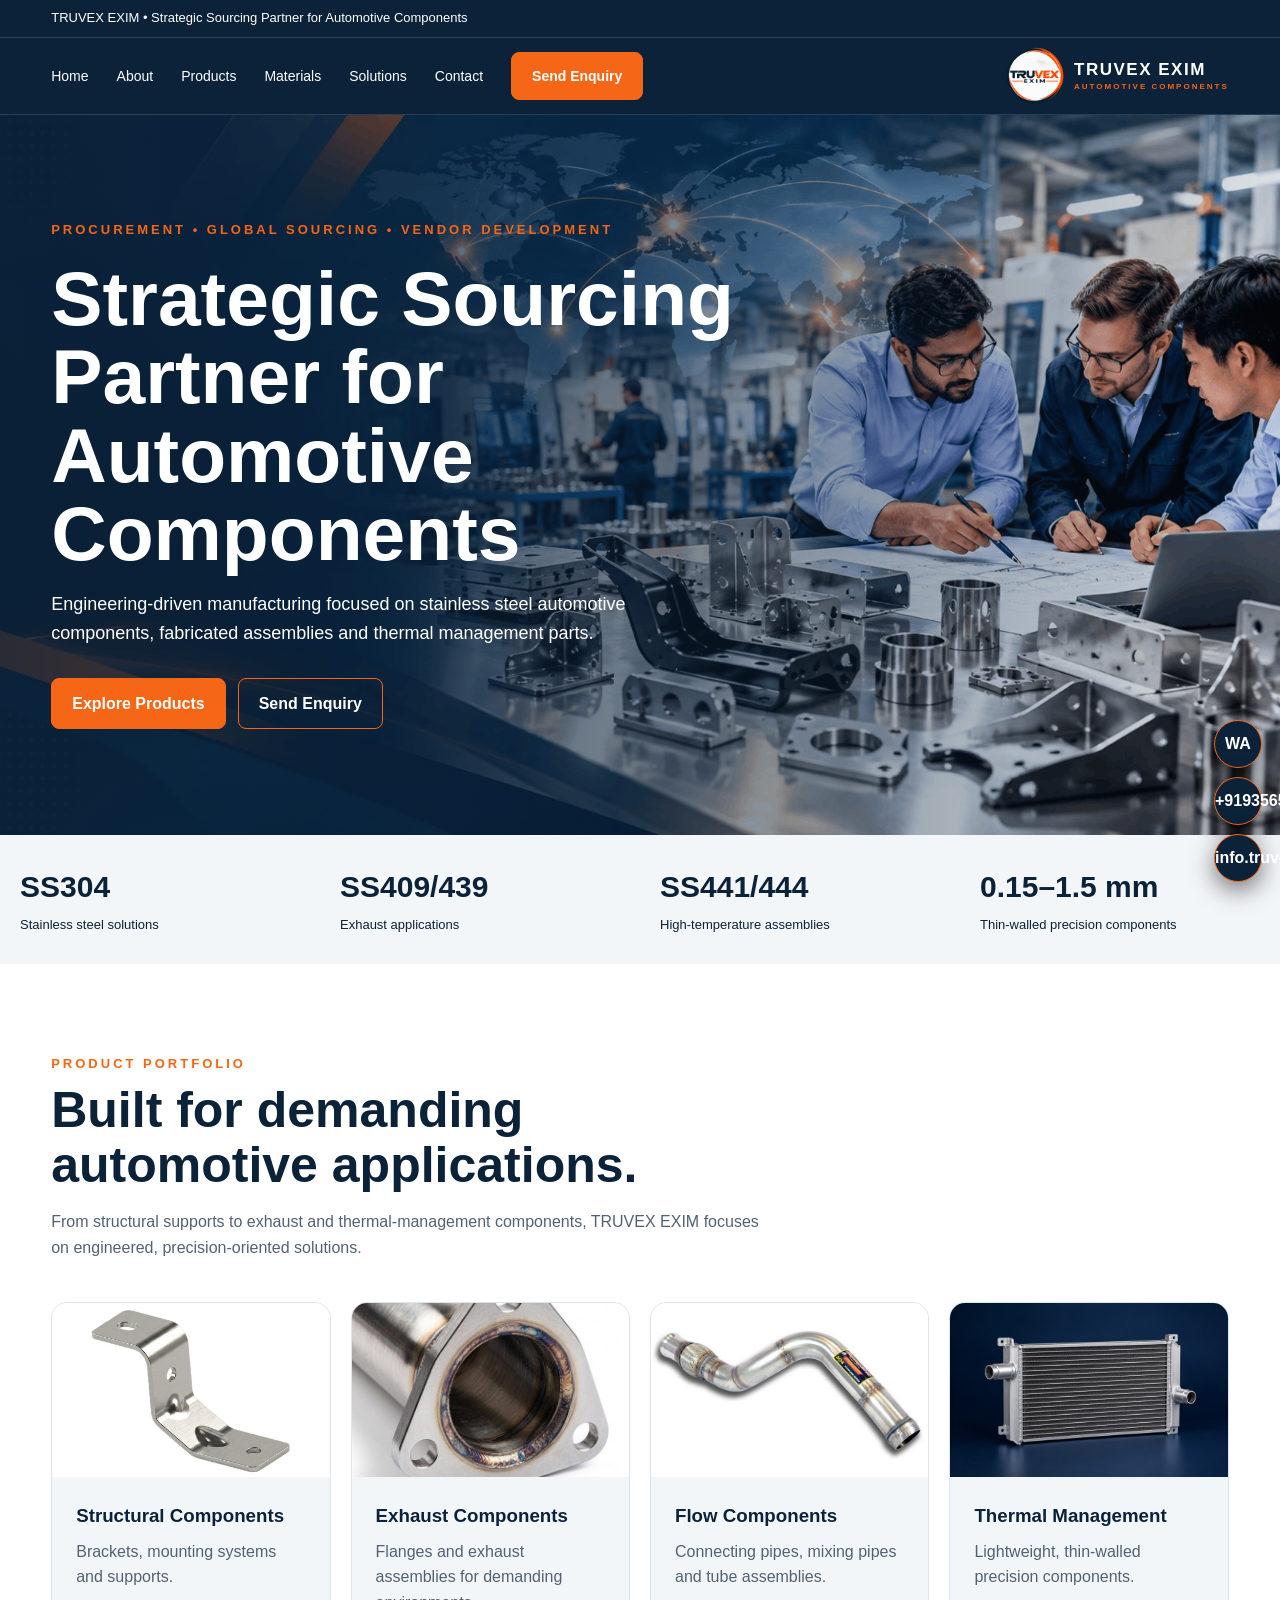
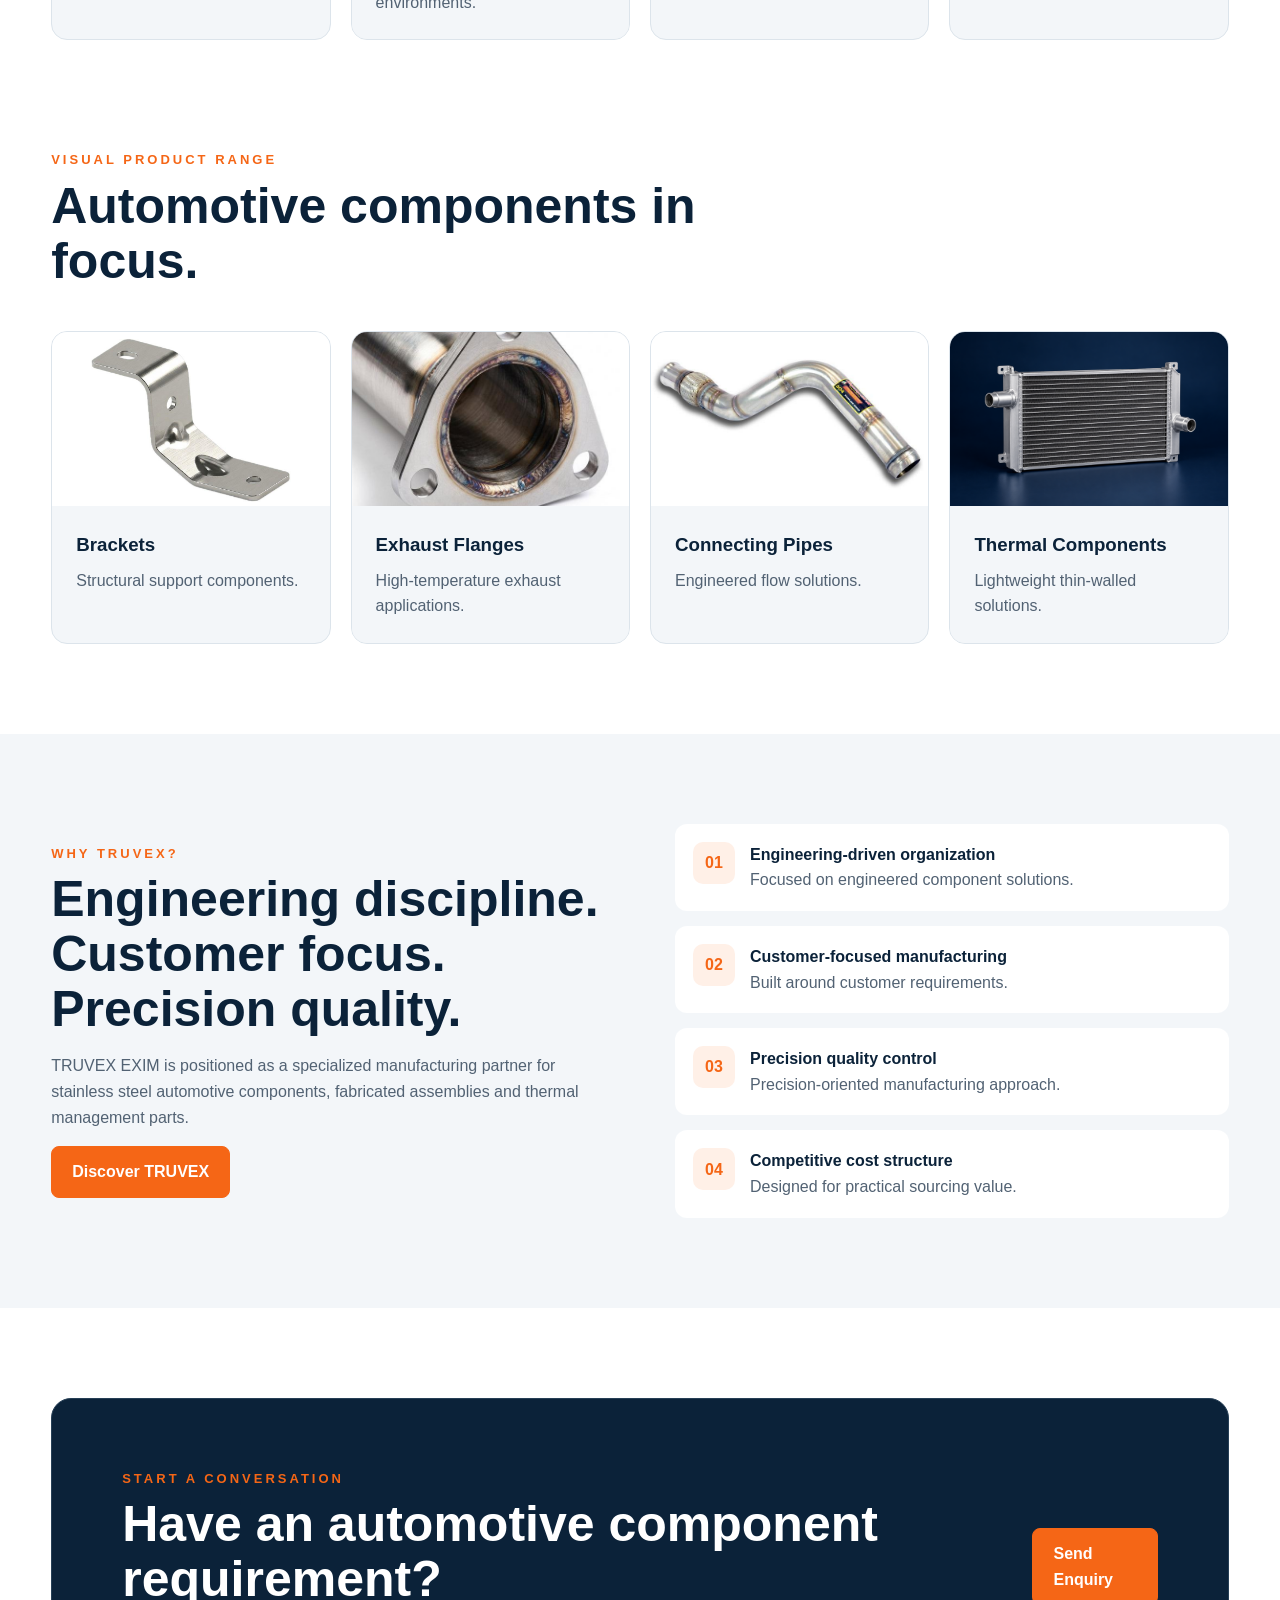
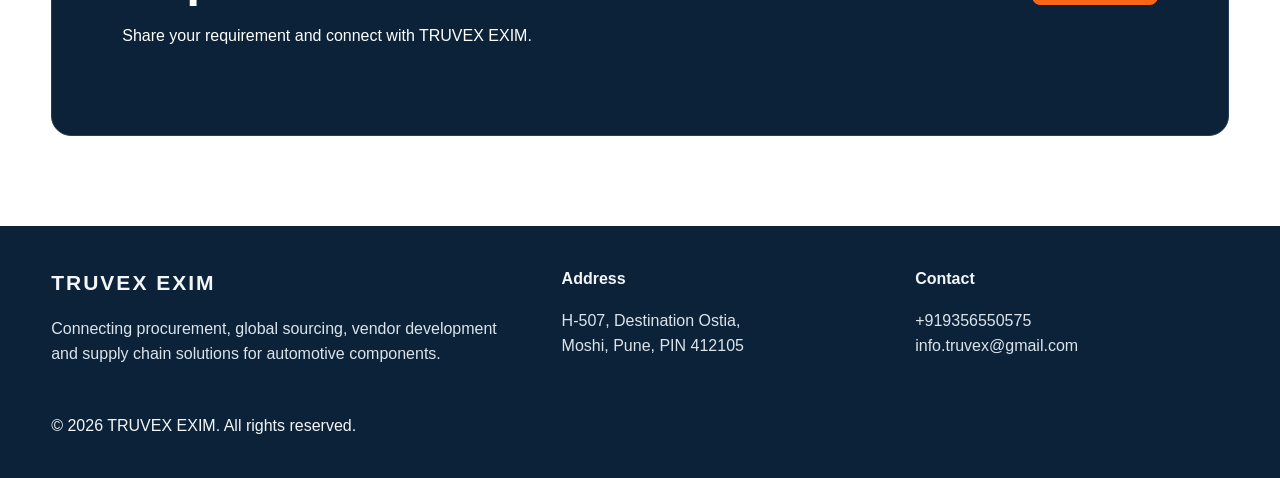
==== TRUVEX_EXIM_Updated_Ready_for_VSCode/index.html @ 5b5dc05f "Update index.html" ====
<!doctype html>
<html lang="en"> 
<head>
<meta charset="utf-8">
<meta name="viewport" content="width=device-width,initial-scale=1">
<title>Index | TRUVEX EXIM</title>
<meta name="description" content="TRUVEX EXIM - Strategic Sourcing Partner for Automotive Components">
<link rel="stylesheet" href="style.css">
</head>
<body>
<div class="topbar"><div class="container">TRUVEX EXIM • Strategic Sourcing Partner for Automotive Components</div></div>
<header class="nav">
<div class="container nav-inner">
<nav class="nav-links">
<a href="index.html">Home</a><a href="about.html">About</a><a href="products.html">Products</a>
<a href="materials.html">Materials</a><a href="solutions.html">Solutions</a><a href="contact.html">Contact</a>
<a class="btn btn-primary" href="contact.html">Send Enquiry</a>
</nav>
<button class="menu" aria-label="Open menu">☰</button>
<a class="brand brand-right" href="index.html" aria-label="TRUVEX EXIM Home">
<img src="assets/truvex-logo.png" alt="TRUVEX EXIM Logo">
<span><b>TRUVEX EXIM</b><small>AUTOMOTIVE COMPONENTS</small></span>
</a>
</div></header>
<main><section class="hero"><div class="container"><div class="hero-content"><div class="eyebrow">Procurement • Global Sourcing • Vendor Development</div><h1>Strategic Sourcing Partner for Automotive Components</h1><p>Engineering-driven manufacturing focused on stainless steel automotive components, fabricated assemblies and thermal management parts.</p><div class="actions"><a class="btn btn-primary" href="products.html">Explore Products</a><a class="btn btn-outline" href="contact.html">Send Enquiry</a></div></div></div></section>
<div class="stats"><div class="container" style="display:contents"><div class="stat"><strong>SS304</strong><span>Stainless steel solutions</span></div><div class="stat"><strong>SS409/439</strong><span>Exhaust applications</span></div><div class="stat"><strong>SS441/444</strong><span>High-temperature assemblies</span></div><div class="stat"><strong>0.15–1.5 mm</strong><span>Thin-walled precision components</span></div></div></div>
<section class="section"><div class="container"><div class="section-head"><div class="eyebrow">Product Portfolio</div><h2>Built for demanding automotive applications.</h2><p class="muted">From structural supports to exhaust and thermal-management components, TRUVEX EXIM focuses on engineered, precision-oriented solutions.</p></div><div class="grid grid-4">
<a class="card" href="products.html"><img class="card-img" src="assets/bractes.png"><div class="card-body"><h3>Structural Components</h3><p>Brackets, mounting systems and supports.</p></div></a>
<a class="card" href="products.html"><img class="card-img" src="assets/flanges.png"><div class="card-body"><h3>Exhaust Components</h3><p>Flanges and exhaust assemblies for demanding environments.</p></div></a>
<a class="card" href="products.html"><img class="card-img" src="assets/pipes.png"><div class="card-body"><h3>Flow Components</h3><p>Connecting pipes, mixing pipes and tube assemblies.</p></div></a>
<a class="card" href="solutions.html"><img class="card-img" src="assets/thermal.png"><div class="card-body"><h3>Thermal Management</h3><p>Lightweight, thin-walled precision components.</p></div></a>
</div></div></section>
<section class="section" style="padding-top:20px"><div class="container">
<div class="section-head"><div class="eyebrow">Visual Product Range</div><h2>Automotive components in focus.</h2></div>
<div class="grid grid-4">
<div class="card"><img class="card-img" src="assets/bractes.png" alt="Stainless steel automotive brackets"><div class="card-body"><h3>Brackets</h3><p>Structural support components.</p></div></div>
<div class="card"><img class="card-img" src="assets/flanges.png" alt="Automotive exhaust flange"><div class="card-body"><h3>Exhaust Flanges</h3><p>High-temperature exhaust applications.</p></div></div>
<div class="card"><img class="card-img" src="assets/pipes.png" alt="Automotive connecting pipes"><div class="card-body"><h3>Connecting Pipes</h3><p>Engineered flow solutions.</p></div></div>
<div class="card"><img class="card-img" src="assets/thermal.png" alt="Thermal management component"><div class="card-body"><h3>Thermal Components</h3><p>Lightweight thin-walled solutions.</p></div></div>
</div></div></section><section class="section materials"><div class="container split"><div><div class="eyebrow">Why TRUVEX?</div><h2>Engineering discipline. Customer focus. Precision quality.</h2><p class="muted">TRUVEX EXIM is positioned as a specialized manufacturing partner for stainless steel automotive components, fabricated assemblies and thermal management parts.</p><a class="btn btn-primary" href="about.html">Discover TRUVEX</a></div><div class="feature-list"><div class="feature"><div class="icon">01</div><div><b>Engineering-driven organization</b><span class="muted">Focused on engineered component solutions.</span></div></div><div class="feature"><div class="icon">02</div><div><b>Customer-focused manufacturing</b><span class="muted">Built around customer requirements.</span></div></div><div class="feature"><div class="icon">03</div><div><b>Precision quality control</b><span class="muted">Precision-oriented manufacturing approach.</span></div></div><div class="feature"><div class="icon">04</div><div><b>Competitive cost structure</b><span class="muted">Designed for practical sourcing value.</span></div></div></div></div></section>
<section class="section"><div class="container"><div class="cta"><div><div class="eyebrow">Start a conversation</div><h2 style="margin-bottom:5px">Have an automotive component requirement?</h2><p class="muted">Share your requirement and connect with TRUVEX EXIM.</p></div><a class="btn btn-primary" href="contact.html">Send Enquiry</a></div></div></section></main>
<footer class="footer"><div class="container footer-grid"><div><div class="brand">TRUVEX EXIM</div><p>Connecting procurement, global sourcing, vendor development and supply chain solutions for automotive components.</p></div><div><b>Address</b><p>H-507, Destination Ostia,<br>Moshi, Pune, PIN 412105</p></div><div><b>Contact</b><p><a data-phone href="#contact">Phone</a><br><a data-email href="#contact">Email</a></p></div></div><div class="container" style="margin-top:30px">© <span data-year></span> TRUVEX EXIM. All rights reserved.</div></footer>     
<div class="floating"><a class="float-btn" data-whatsapp href="#contact" aria-label="WhatsApp">WA</a><a class="float-btn" data-phone href="#contact" aria-label="Call">☎</a><a class="float-btn" data-email href="#contact" aria-label="Email">✉</a></div>
<script src="config.js"></script>
<script src="script.js"></script>
</body>
</html>
---- TRUVEX_EXIM_Updated_Ready_for_VSCode/style.css ----
/* TRUVEX EXIM - Premium Industrial Website */
:root{--bg:#17232c;--panel:#24343e;--panel2:#2b3d48;--text:#eef3f5;--muted:#c0ccd2;--line:#435661c;--accent:#4db7ff;--max:1180px}
*{box-sizing:border-box}html{scroll-behavior:smooth}body{margin:0;background:var(--bg);color:var(--text);font-family:Inter,Segoe UI,Arial,sans-serif;line-height:1.6}a{color:inherit;text-decoration:none}img{max-width:100%;display:block}
.container{width:min(92%,var(--max));margin:auto}.topbar{font-size:13px;color:#b9c5cb;border-bottom:1px solid #1c252b;padding:8px 0}.nav{position:sticky;top:0;z-index:50;background:rgba(7,10,14,.92);backdrop-filter:blur(14px);border-bottom:1px solid #202a31}.nav-inner{height:76px;display:flex;align-items:center;justify-content:space-between}.brand{font-weight:900;letter-spacing:2px;font-size:21px}.brand small{display:block;font-size:9px;letter-spacing:3px;color:var(--accent);font-weight:700}.nav-links{display:flex;gap:28px;align-items:center}.nav-links a{font-size:14px;color:#cbd5da}.nav-links a:hover{color:#fff}.btn{display:inline-flex;align-items:center;justify-content:center;padding:12px 20px;border-radius:8px;font-weight:800;border:1px solid transparent;cursor:pointer}.btn-primary{background:var(--accent);color:#061018}.btn-outline{border-color:#43525d;color:#fff;background:transparent}.menu{display:none;background:none;border:0;color:#fff;font-size:28px}
.hero{min-height:720px;display:flex;align-items:center;background:linear-gradient(90deg,rgba(7,10,14,.98) 0%,rgba(7,10,14,.86) 42%,rgba(7,10,14,.28) 100%),url("assets/hero.png") center/cover no-repeat}.hero-content{max-width:690px;padding:90px 0}.eyebrow{color:var(--accent);font-size:13px;letter-spacing:3px;font-weight:800;text-transform:uppercase}.hero h1{font-size:clamp(44px,6vw,78px);line-height:1.02;margin:18px 0}.hero p{font-size:18px;color:#c4d0d6;max-width:620px}.actions{display:flex;gap:12px;flex-wrap:wrap;margin-top:30px}
.section{padding:90px 0}.section-head{max-width:720px;margin-bottom:42px}.section h2{font-size:clamp(32px,4vw,50px);line-height:1.1;margin:8px 0 15px}.muted{color:var(--muted)}.grid{display:grid;gap:20px}.grid-4{grid-template-columns:repeat(4,1fr)}.grid-3{grid-template-columns:repeat(3,1fr)}.card{background:linear-gradient(145deg, #2b3d48,#1c2b34,var(--panel),#0c1217);border:1px solid var(--line);border-radius:16px;overflow:hidden}.card-body{padding:24px}.card h3{margin:0 0 8px}.card p{color:var(--muted);margin:0}.card-img{aspect-ratio:16/10;background:#111;object-fit:cover}
.stats{display:grid;grid-template-columns:repeat(4,1fr);border-block:1px solid var(--line);background:#1c2b34}.stat{padding:28px 20px;border-right:1px solid var(--line)}.stat:last-child{border:0}.stat strong{display:block;font-size:30px}.stat span{color:var(--muted);font-size:13px}
.split{display:grid;grid-template-columns:1fr 1fr;gap:70px;align-items:center}.feature-list{display:grid;gap:15px}.feature{display:flex;gap:15px;padding:18px;border:1px solid var(--line);border-radius:12px;background:#24343e}.feature b{display:block}.icon{width:42px;height:42px;display:grid;place-items:center;border-radius:10px;background:#132532;color:var(--accent);font-weight:900}
.materials{background:#1c2b34}.material{padding:28px;border:1px solid var(--line);border-radius:14px}.material strong{font-size:22px}.tag{display:inline-block;margin-top:10px;margin-right:6px;padding:5px 9px;border-radius:99px;background:#17242c;color:#b9cbd4;font-size:12px}
.cta{padding:70px;border-radius:20px;background:linear-gradient(110deg,#2b414e,#1c2b34);border:1px solid #2b414e;display:flex;justify-content:space-between;gap:30px;align-items:center}
.form{display:grid;gap:15px}.two{display:grid;grid-template-columns:1fr 1fr;gap:15px}label{font-size:13px;color:#b9c5cb}input,select,textarea{width:100%;margin-top:6px;padding:13px 14px;background:#0b1116;color:#fff;border:1px solid #2a363e;border-radius:8px;font:inherit}textarea{min-height:150px;resize:vertical}.contact-box{padding:30px;border:1px solid var(--line);border-radius:16px;background:#0c1217}.footer{border-top:1px solid var(--line);padding:40px 0;color:#94a3ab}.footer-grid{display:grid;grid-template-columns:1.5fr 1fr 1fr;gap:40px}.floating{position:fixed;right:18px;bottom:18px;z-index:60;display:grid;gap:9px}.float-btn{width:48px;height:48px;border-radius:50%;display:grid;place-items:center;background:#15232c;border:1px solid #3a4b55;color:#fff;font-weight:900;box-shadow:0 8px 25px #0008}.notice{padding:12px 15px;border-radius:9px;background:#13212a;color:#b9d7e8;border:1px solid #2d4654;font-size:13px}
@media(max-width:900px){.nav-links{display:none;position:absolute;top:76px;left:0;right:0;background:#080c10;padding:20px;flex-direction:column;align-items:flex-start;border-bottom:1px solid var(--line)}.nav-links.active{display:flex}.menu{display:block}.grid-4{grid-template-columns:1fr 1fr}.grid-3{grid-template-columns:1fr}.split{grid-template-columns:1fr;gap:35px}.stats{grid-template-columns:1fr 1fr}.footer-grid{grid-template-columns:1fr 1fr}}
@media(max-width:600px){.hero{min-height:650px}.hero-content{padding:70px 0}.grid-4,.stats,.two,.footer-grid{grid-template-columns:1fr}.section{padding:65px 0}.cta{padding:35px;display:block}.cta .btn{margin-top:18px}}

/* TRUVEX brand update */
:root{--brand-orange:#ff4d00;--brand-navy:#071d2b}
.nav-inner{gap:20px}
.brand-right{display:flex;align-items:center;gap:10px;min-width:190px;justify-content:flex-end}
.brand-right img{width:58px;height:58px;object-fit:contain;border-radius:50%}
.brand-right span{display:flex;flex-direction:column;line-height:1}
.brand-right span b{font-size:17px;letter-spacing:1.5px;color:#fff}
.brand-right span small{font-size:8px;letter-spacing:2px;color:#ff5a12;margin-top:5px}
.btn-primary{background:linear-gradient(135deg,#ff4d00,#ff7200);color:#fff}
.card:hover{transform:translateY(-5px);border-color:#ff5a12;transition:.25s ease}
@media(max-width:900px){.brand-right img{width:50px;height:50px}.brand-right span b{font-size:14px}.brand-right span small{font-size:7px}}
```css
/* TRUVEX EXIM - Professional Light Theme */

:root {
  --bg: #FFFFFF;
  --panel: #F3F6F9;
  --panel2: #FFFFFF;
  --text: #0B2239;
  --muted: #526273;
  --line: #DCE4EB;
  --accent: #F56616;
  --max: 1180px;
}

/* Main background and text */
body {
  background: #FFFFFF;
  color: #0B2239;
}

/* Header and navigation */
.topbar,
.nav,
.nav-links {
  background: #0B2239;
}

.topbar {
  color: #FFFFFF;
  border-color: #263F56;
}

.nav {
  border-color: #263F56;
}

.nav-links a {
  color: #FFFFFF;
}

.nav-links a:hover {
  color: #F56616;
}

/* Hero background */
.hero {
  background:
    linear-gradient(
      90deg,
      rgba(11,34,57,0.88) 0%,
      rgba(11,34,57,0.60) 45%,
      rgba(11,34,57,0.12) 100%
    ),
    url("assets/hero.png") center/cover no-repeat;
}

.hero h1,
.hero p {
  color: #FFFFFF;
}

.eyebrow,
.brand small,
.brand-right span small {
  color: #F56616;
}

/* Headings and paragraphs */
h1, h2, h3, h4 {
  color: #0B2239;
}

p,
.muted {
  color: #526273;
}

/* Buttons */
.btn-primary {
  background: #F56616;
  color: #FFFFFF;
  border-color: #F56616;
}

.btn-primary:hover {
  background: #D94F08;
}

.btn-outline {
  border-color: #F56616;
  color: #FFFFFF;
}

/* Product and service cards */
.card,
.card-body {
  background: #F3F6F9;
}

.card {
  border: 1px solid #DCE4EB;
}

.card h3 {
  color: #0B2239;
}

.card p {
  color: #526273;
}

/* Statistics and materials */
.stats,
.materials {
  background: #F3F6F9;
}

.stat strong,
.stat span {
  color: #0B2239;
}

.material {
  background: #FFFFFF;
  border-color: #DCE4EB;
}

.material strong {
  color: #0B2239;
}

.tag {
  background: #FFF0E7;
  color: #0B2239;
}

/* Features and contact sections */
.feature,
.contact-box {
  background: #FFFFFF;
  border-color: #DCE4EB;
}

.feature b {
  color: #0B2239;
}

.icon {
  background: #FFF0E7;
  color: #F56616;
}

/* Call-to-action section */
.cta {
  background: #0B2239;
  border-color: #263F56;
}

.cta h2,
.cta h3,
.cta p {
  color: #FFFFFF;
}

/* Contact form */
label {
  color: #0B2239;
}

input,
select,
textarea {
  background: #FFFFFF;
  color: #0B2239;
  border-color: #C9D5DF;
}

input::placeholder,
textarea::placeholder {
  color: #718096;
}

/* Footer */
.footer {
  background: #0B2239;
  color: #F3F6F9;
  border-color: #263F56;
}

.footer p,
.footer a {
  color: #DCE4EB;
}

.footer h2,
.footer h3,
.footer h4 {
  color: #FFFFFF;
}

/* Floating buttons */
.float-btn {
  background: #0B2239;
  color: #FFFFFF;
  border-color: #F56616;
}

/* Mobile navigation */
@media (max-width: 900px) {
  .nav-links {
    background: #0B2239;
  }
}
```
```css
/* Footer logo - force small size */
.footer .footer-grid .footer-logo {
    width: 65px !important;
    height: 30px !important;
    max-width: 65px !important;
    max-height: 30px !important;
    object-fit: contain;
    display: block;
    margin-bottom: 8px;
}
```
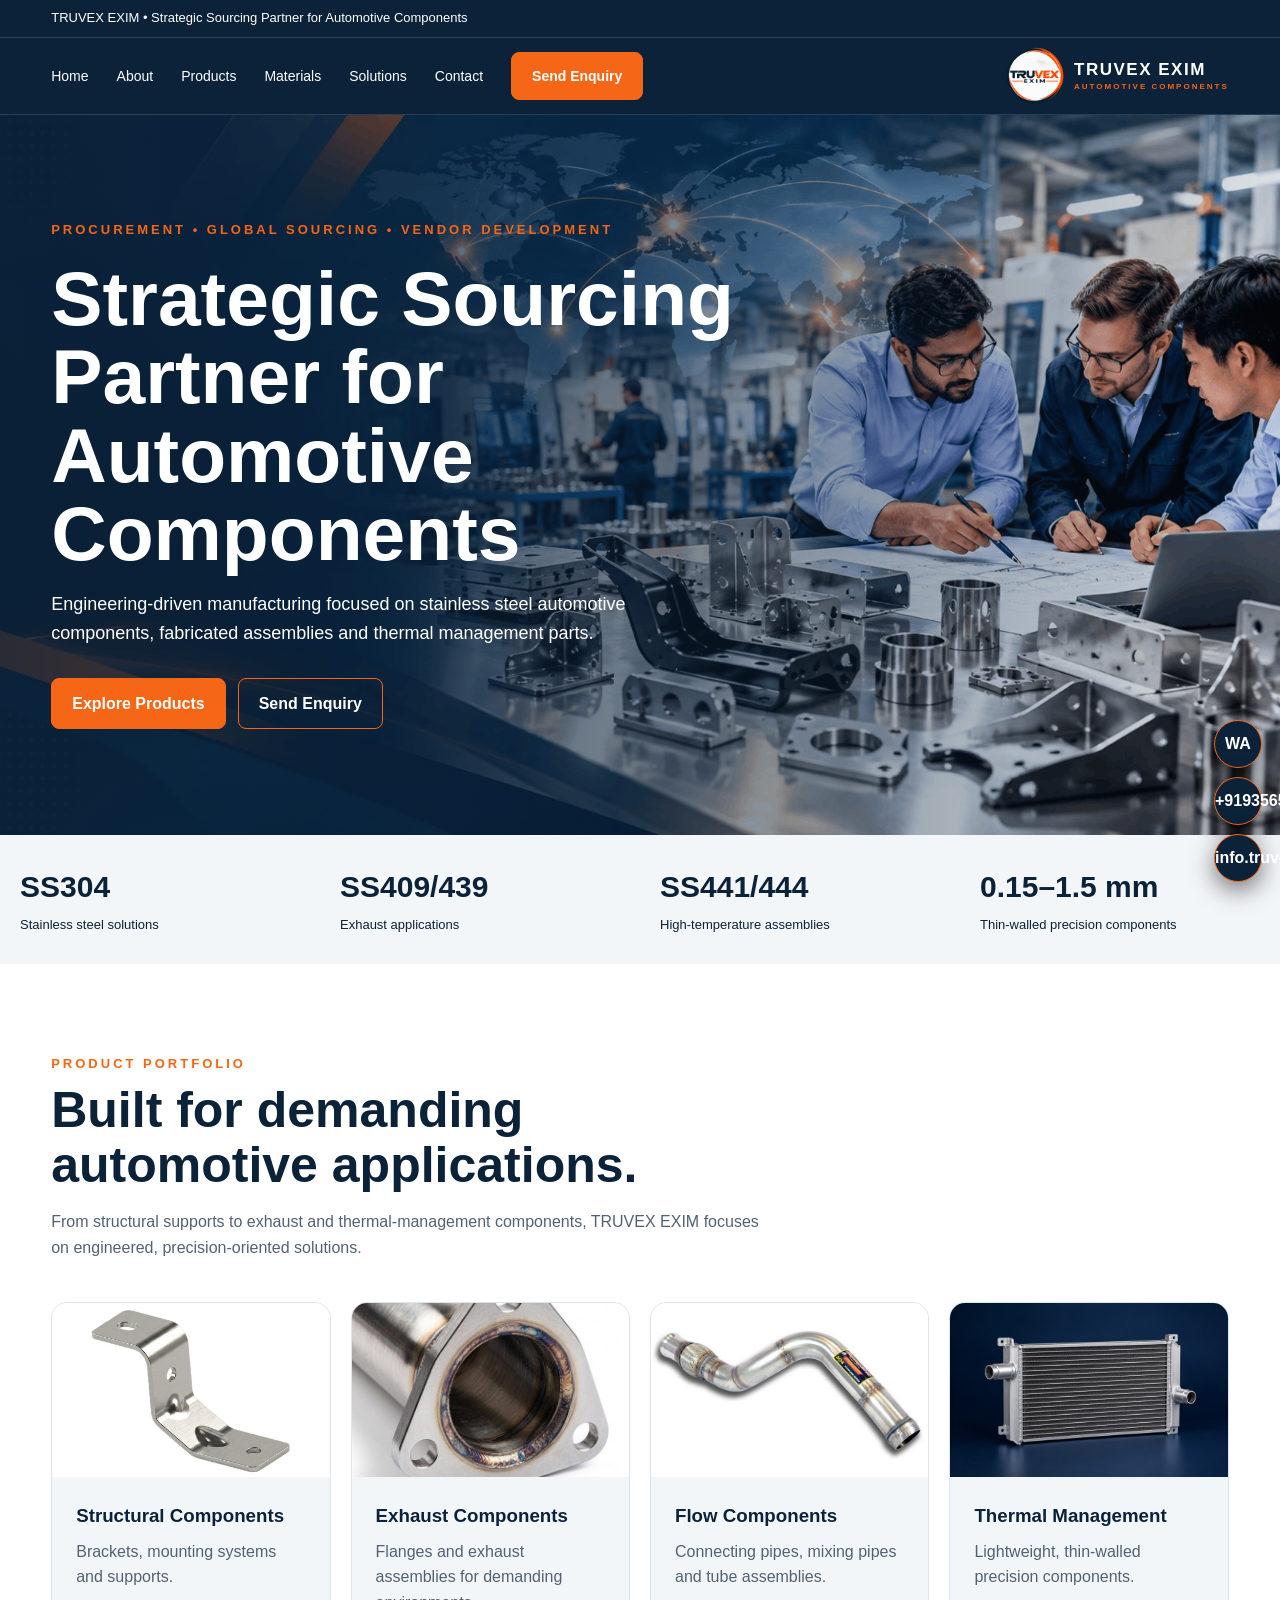
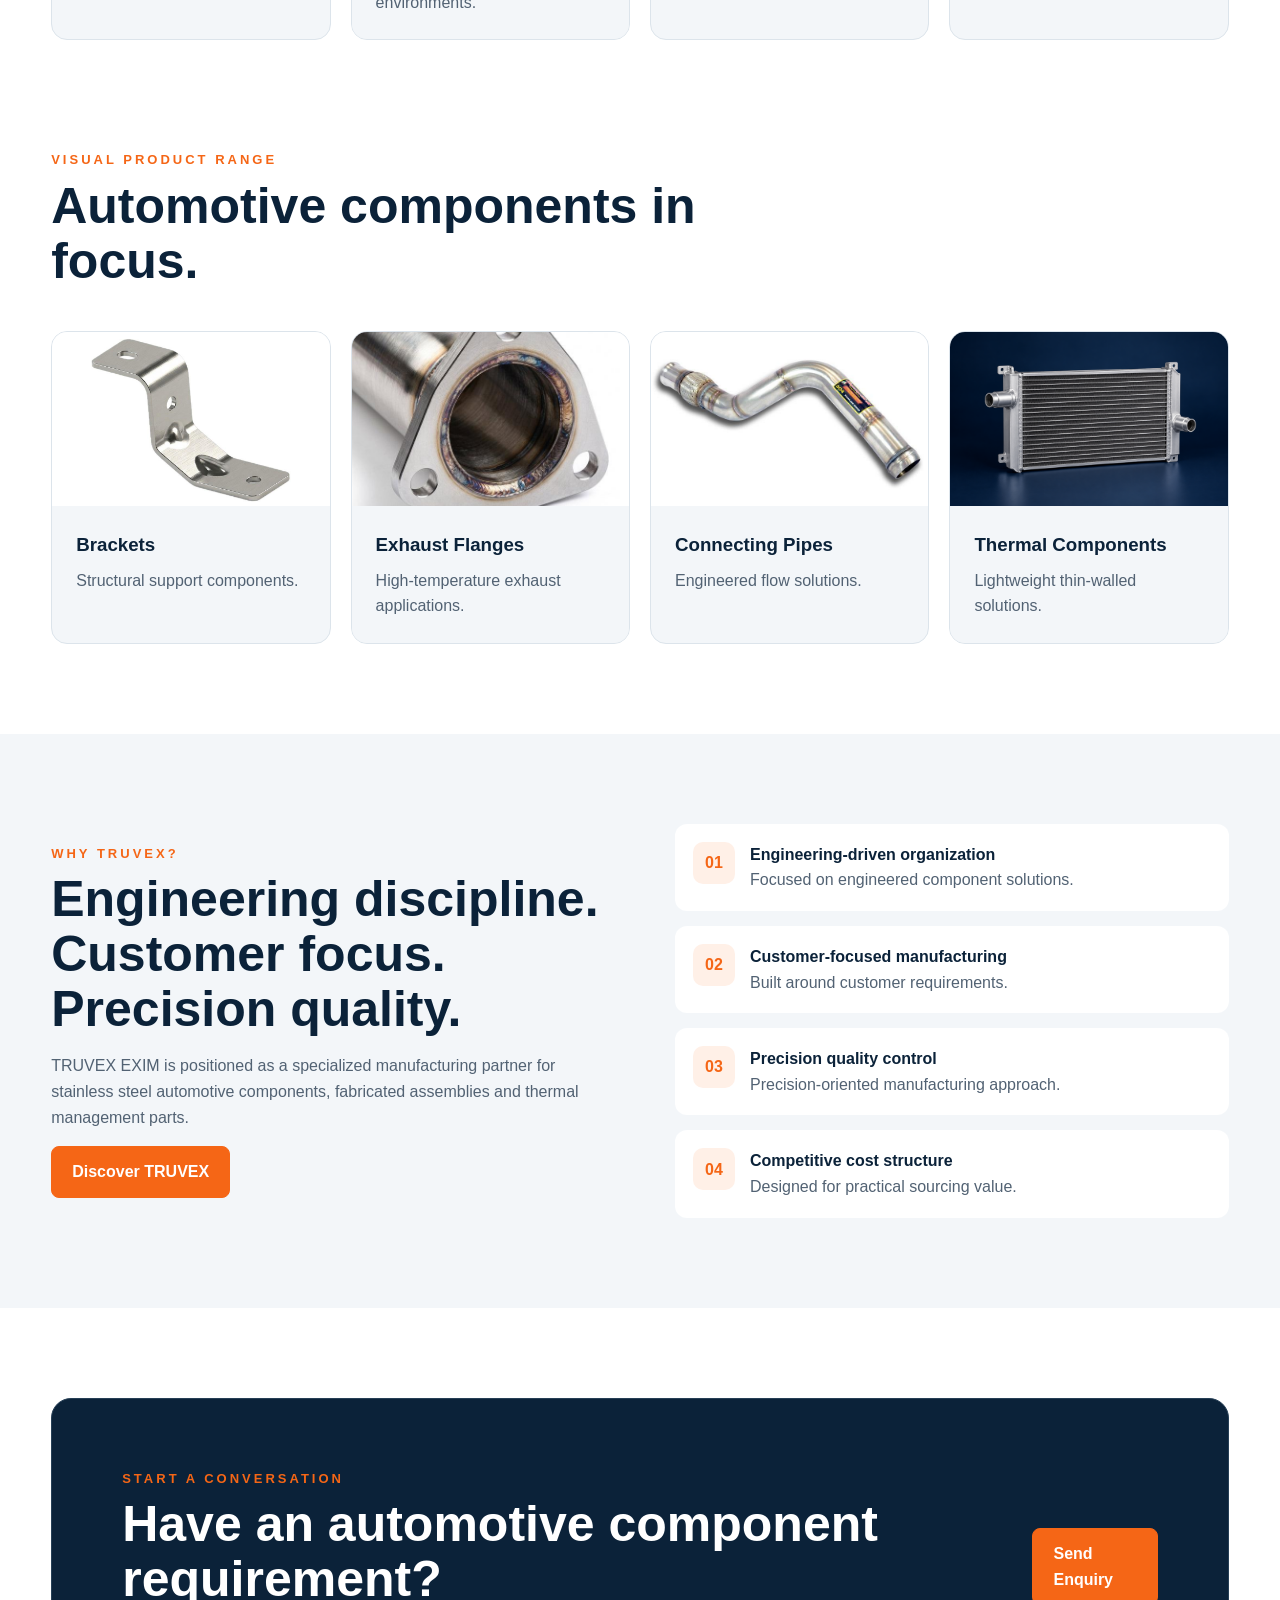
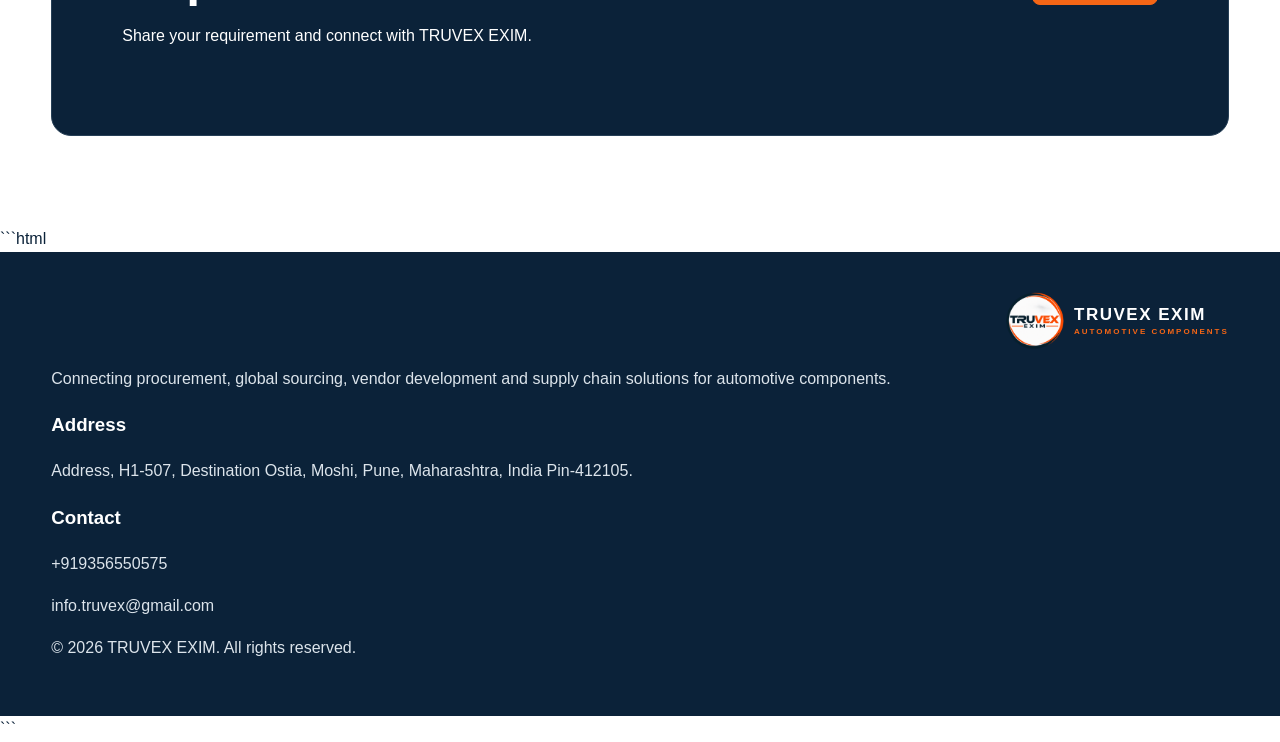
==== commit 35b2542d: "Update index.html" ====
--- a/TRUVEX_EXIM_Updated_Ready_for_VSCode/index.html
+++ b/TRUVEX_EXIM_Updated_Ready_for_VSCode/index.html
@@ -39,7 +39,57 @@
 <div class="card"><img class="card-img" src="assets/thermal.png" alt="Thermal management component"><div class="card-body"><h3>Thermal Components</h3><p>Lightweight thin-walled solutions.</p></div></div>
 </div></div></section><section class="section materials"><div class="container split"><div><div class="eyebrow">Why TRUVEX?</div><h2>Engineering discipline. Customer focus. Precision quality.</h2><p class="muted">TRUVEX EXIM is positioned as a specialized manufacturing partner for stainless steel automotive components, fabricated assemblies and thermal management parts.</p><a class="btn btn-primary" href="about.html">Discover TRUVEX</a></div><div class="feature-list"><div class="feature"><div class="icon">01</div><div><b>Engineering-driven organization</b><span class="muted">Focused on engineered component solutions.</span></div></div><div class="feature"><div class="icon">02</div><div><b>Customer-focused manufacturing</b><span class="muted">Built around customer requirements.</span></div></div><div class="feature"><div class="icon">03</div><div><b>Precision quality control</b><span class="muted">Precision-oriented manufacturing approach.</span></div></div><div class="feature"><div class="icon">04</div><div><b>Competitive cost structure</b><span class="muted">Designed for practical sourcing value.</span></div></div></div></div></section>
 <section class="section"><div class="container"><div class="cta"><div><div class="eyebrow">Start a conversation</div><h2 style="margin-bottom:5px">Have an automotive component requirement?</h2><p class="muted">Share your requirement and connect with TRUVEX EXIM.</p></div><a class="btn btn-primary" href="contact.html">Send Enquiry</a></div></div></section></main>
-<footer class="footer"><div class="container footer-grid"><div><div class="brand">TRUVEX EXIM</div><p>Connecting procurement, global sourcing, vendor development and supply chain solutions for automotive components.</p></div><div><b>Address</b><p>H-507, Destination Ostia,<br>Moshi, Pune, PIN 412105</p></div><div><b>Contact</b><p><a data-phone href="#contact">Phone</a><br><a data-email href="#contact">Email</a></p></div></div><div class="container" style="margin-top:30px">© <span data-year></span> TRUVEX EXIM. All rights reserved.</div></footer>     
+```html
+<!-- TRUVEX EXIM Footer -->
+<footer class="footer">
+  <div class="container">
+
+    <div class="footer-content">
+
+      <!-- Company Logo -->
+      <a class="brand brand-right" href="index.html"
+         aria-label="TRUVEX EXIM Home">
+        <img src="assets/truvex-logo.png"
+             alt="TRUVEX EXIM Logo">
+        <span>
+          <b>TRUVEX EXIM</b>
+          <small>AUTOMOTIVE COMPONENTS</small>
+        </span>
+      </a>
+
+      <p>
+        Connecting procurement, global sourcing, vendor development
+        and supply chain solutions for automotive components.
+      </p>
+
+      <!-- Address -->
+      <h3>Address</h3>
+      <p>
+       Address, H1-507, Destination Ostia, Moshi, Pune, Maharashtra, India Pin-412105.
+      </p>
+
+      <!-- Contact -->
+      <h3>Contact</h3>
+      <p>
+        <a href="tel:+919356550575">+919356550575</a>
+      </p>
+      <p>
+        <a href="mailto:info.truvex@gmail.com">
+          info.truvex@gmail.com
+        </a>
+      </p>
+
+      <!-- Copyright -->
+      <p class="copyright">
+        &copy; 2026 TRUVEX EXIM. All rights reserved.
+      </p>
+
+    </div>
+  </div>
+</footer>
+<!-- End Footer -->
+```
+
 <div class="floating"><a class="float-btn" data-whatsapp href="#contact" aria-label="WhatsApp">WA</a><a class="float-btn" data-phone href="#contact" aria-label="Call">☎</a><a class="float-btn" data-email href="#contact" aria-label="Email">✉</a></div>
 <script src="config.js"></script>
 <script src="script.js"></script>
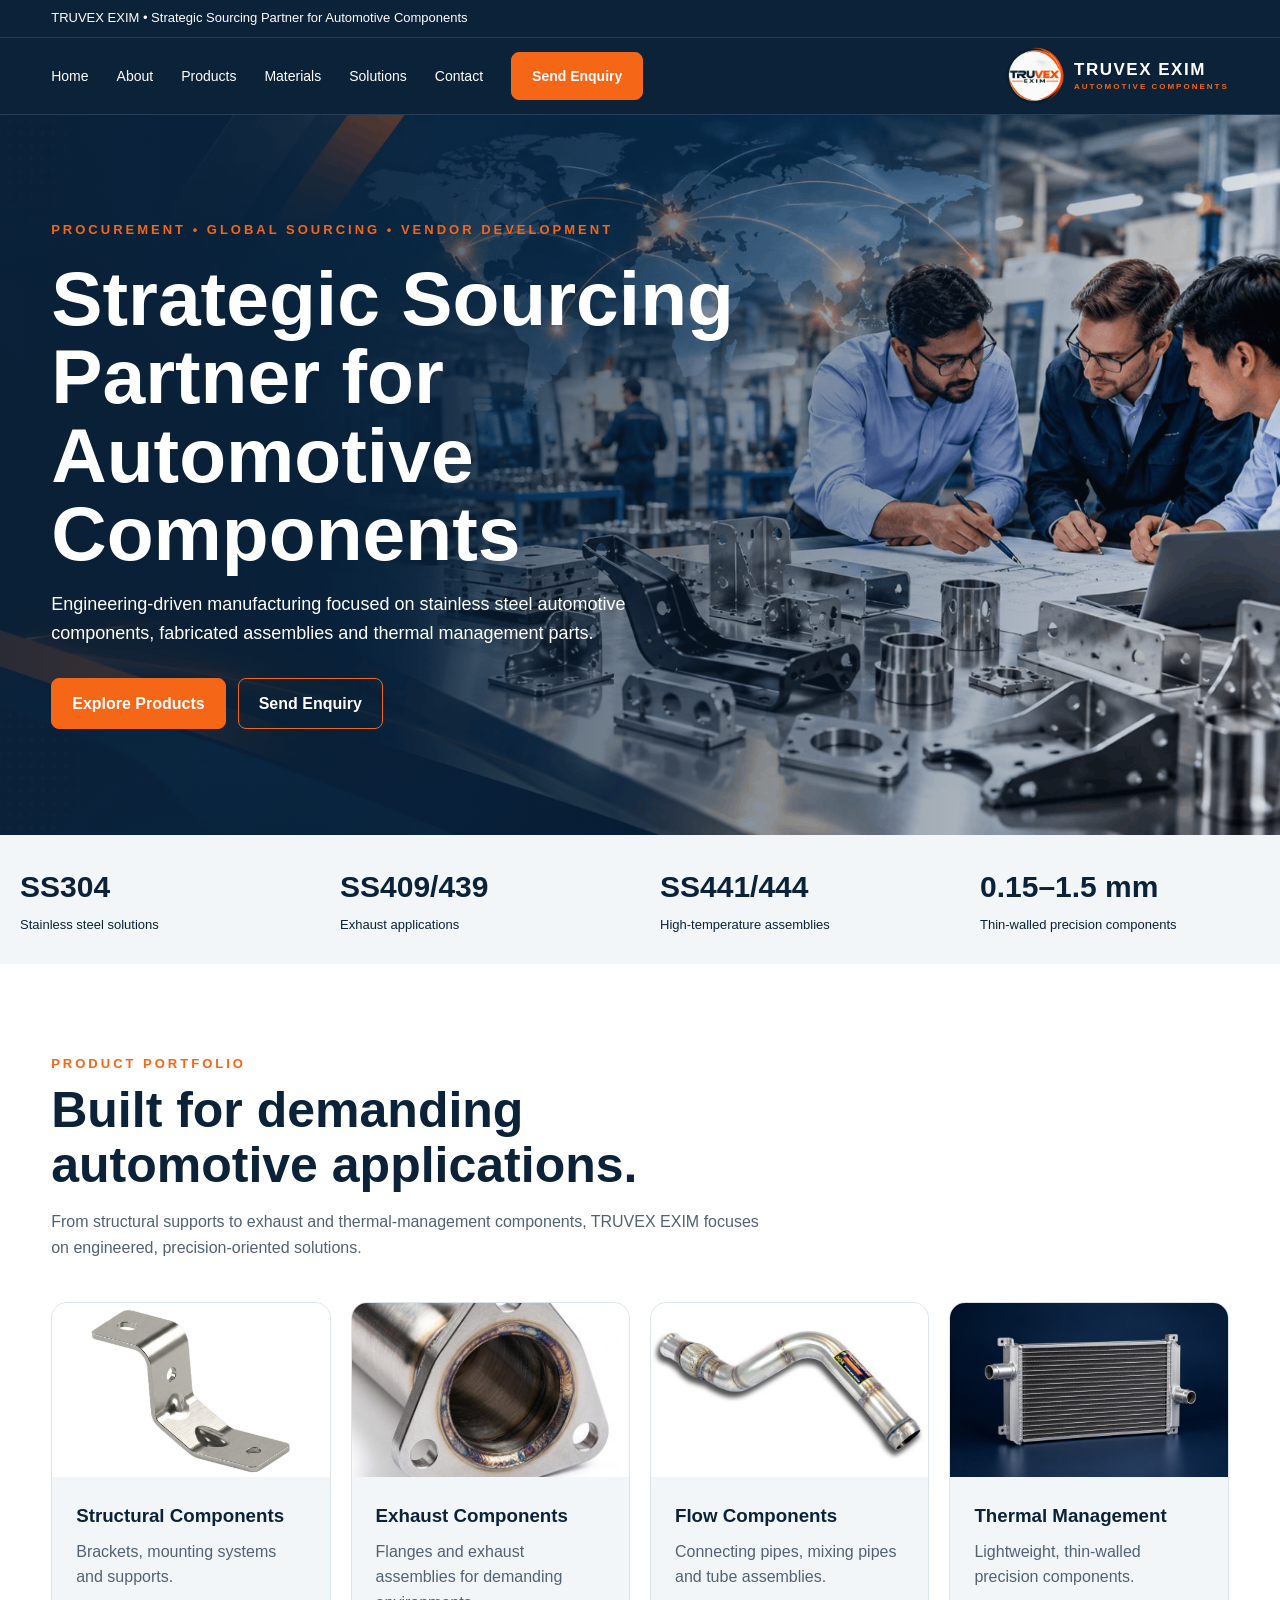
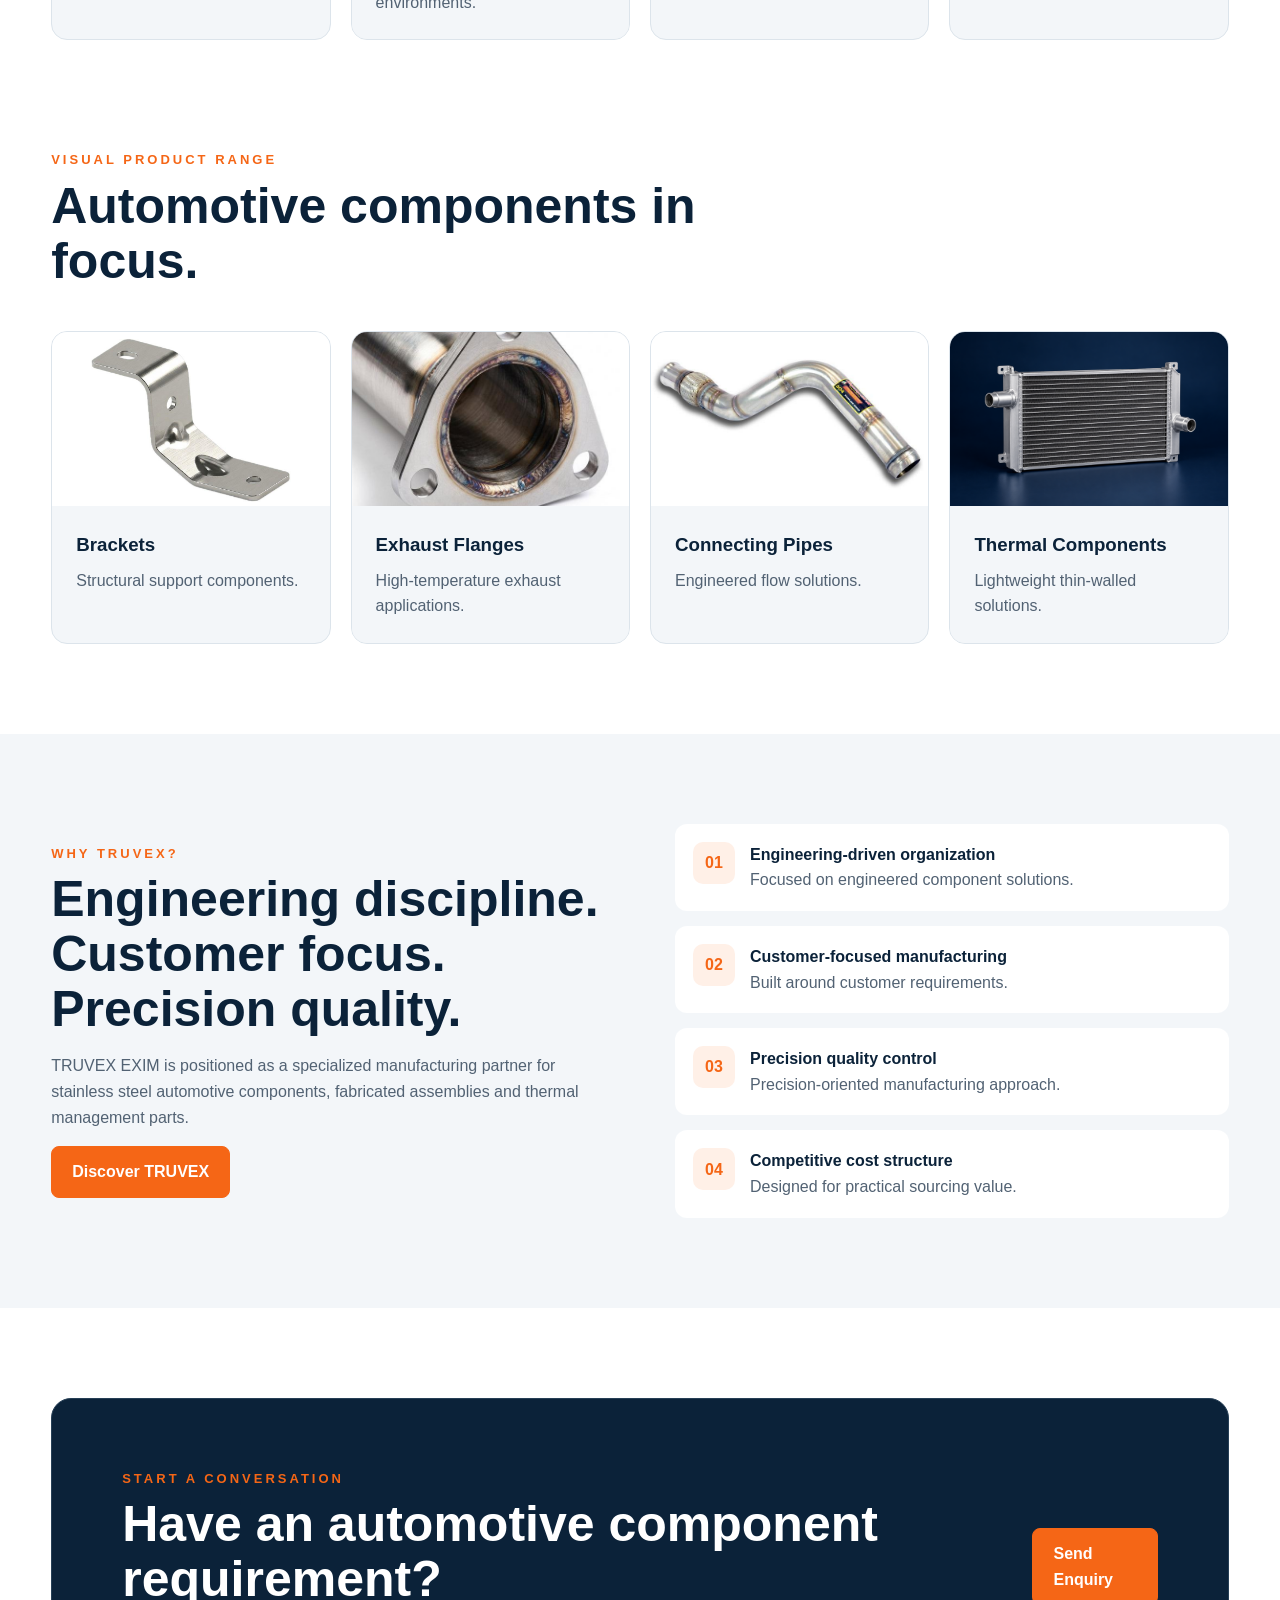
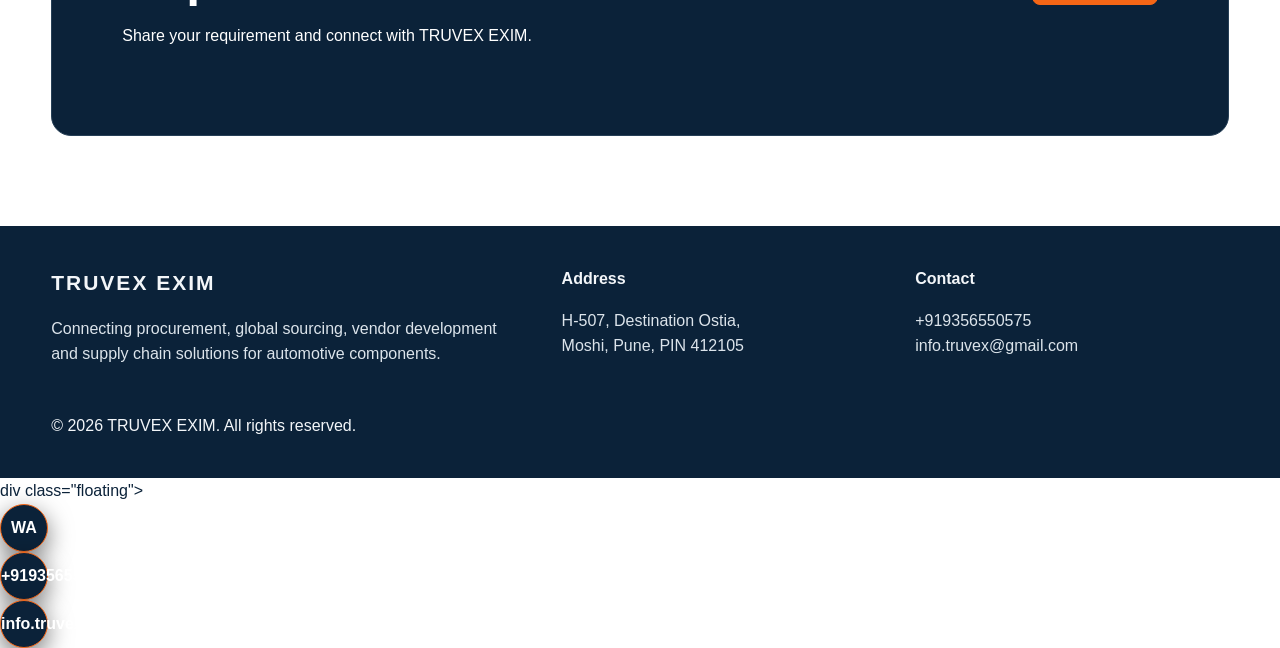
==== commit b3de2042: "Revamp footer layout and update contact details Replaced the footer with a new layout and removed ol" ====
--- a/TRUVEX_EXIM_Updated_Ready_for_VSCode/index.html
+++ b/TRUVEX_EXIM_Updated_Ready_for_VSCode/index.html
@@ -39,58 +39,8 @@
 <div class="card"><img class="card-img" src="assets/thermal.png" alt="Thermal management component"><div class="card-body"><h3>Thermal Components</h3><p>Lightweight thin-walled solutions.</p></div></div>
 </div></div></section><section class="section materials"><div class="container split"><div><div class="eyebrow">Why TRUVEX?</div><h2>Engineering discipline. Customer focus. Precision quality.</h2><p class="muted">TRUVEX EXIM is positioned as a specialized manufacturing partner for stainless steel automotive components, fabricated assemblies and thermal management parts.</p><a class="btn btn-primary" href="about.html">Discover TRUVEX</a></div><div class="feature-list"><div class="feature"><div class="icon">01</div><div><b>Engineering-driven organization</b><span class="muted">Focused on engineered component solutions.</span></div></div><div class="feature"><div class="icon">02</div><div><b>Customer-focused manufacturing</b><span class="muted">Built around customer requirements.</span></div></div><div class="feature"><div class="icon">03</div><div><b>Precision quality control</b><span class="muted">Precision-oriented manufacturing approach.</span></div></div><div class="feature"><div class="icon">04</div><div><b>Competitive cost structure</b><span class="muted">Designed for practical sourcing value.</span></div></div></div></div></section>
 <section class="section"><div class="container"><div class="cta"><div><div class="eyebrow">Start a conversation</div><h2 style="margin-bottom:5px">Have an automotive component requirement?</h2><p class="muted">Share your requirement and connect with TRUVEX EXIM.</p></div><a class="btn btn-primary" href="contact.html">Send Enquiry</a></div></div></section></main>
-```html
-<!-- TRUVEX EXIM Footer -->
-<footer class="footer">
-  <div class="container">
-
-    <div class="footer-content">
-
-      <!-- Company Logo -->
-      <a class="brand brand-right" href="index.html"
-         aria-label="TRUVEX EXIM Home">
-        <img src="assets/truvex-logo.png"
-             alt="TRUVEX EXIM Logo">
-        <span>
-          <b>TRUVEX EXIM</b>
-          <small>AUTOMOTIVE COMPONENTS</small>
-        </span>
-      </a>
-
-      <p>
-        Connecting procurement, global sourcing, vendor development
-        and supply chain solutions for automotive components.
-      </p>
-
-      <!-- Address -->
-      <h3>Address</h3>
-      <p>
-       Address, H1-507, Destination Ostia, Moshi, Pune, Maharashtra, India Pin-412105.
-      </p>
-
-      <!-- Contact -->
-      <h3>Contact</h3>
-      <p>
-        <a href="tel:+919356550575">+919356550575</a>
-      </p>
-      <p>
-        <a href="mailto:info.truvex@gmail.com">
-          info.truvex@gmail.com
-        </a>
-      </p>
-
-      <!-- Copyright -->
-      <p class="copyright">
-        &copy; 2026 TRUVEX EXIM. All rights reserved.
-      </p>
-
-    </div>
-  </div>
-</footer>
-<!-- End Footer -->
-```
-
-<div class="floating"><a class="float-btn" data-whatsapp href="#contact" aria-label="WhatsApp">WA</a><a class="float-btn" data-phone href="#contact" aria-label="Call">☎</a><a class="float-btn" data-email href="#contact" aria-label="Email">✉</a></div>
+<footer class="footer"><div class="container footer-grid"><div><div class="brand">TRUVEX EXIM</div><p>Connecting procurement, global sourcing, vendor development and supply chain solutions for automotive components.</p></div><div><b>Address</b><p>H-507, Destination Ostia,<br>Moshi, Pune, PIN 412105</p></div><div><b>Contact</b><p><a data-phone href="#contact">Phone</a><br><a data-email href="#contact">Email</a></p></div></div><div class="container" style="margin-top:30px">© <span data-year></span> TRUVEX EXIM. All rights reserved.</div></footer>
+div class="floating"><a class="float-btn" data-whatsapp href="#contact" aria-label="WhatsApp">WA</a><a class="float-btn" data-phone href="#contact" aria-label="Call">☎</a><a class="float-btn" data-email href="#contact" aria-label="Email">✉</a></div>
 <script src="config.js"></script>
 <script src="script.js"></script>
 </body>
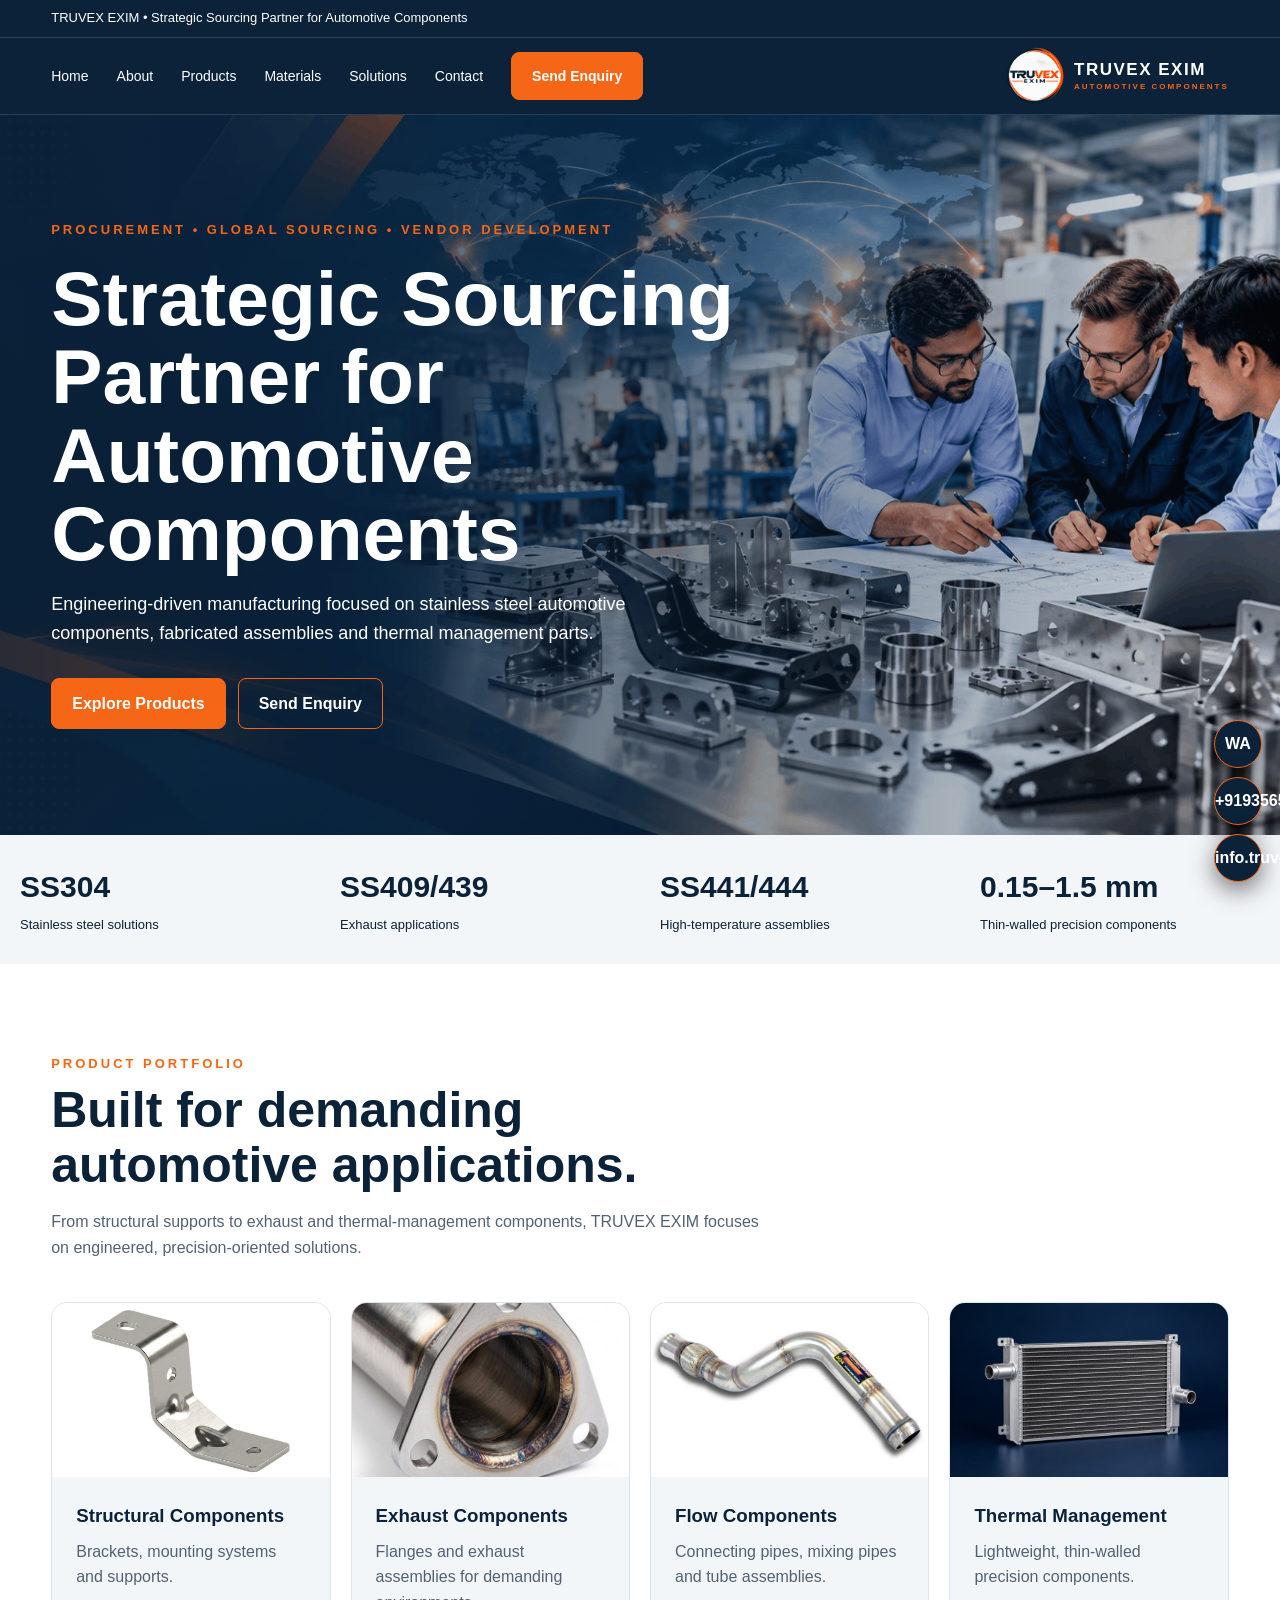
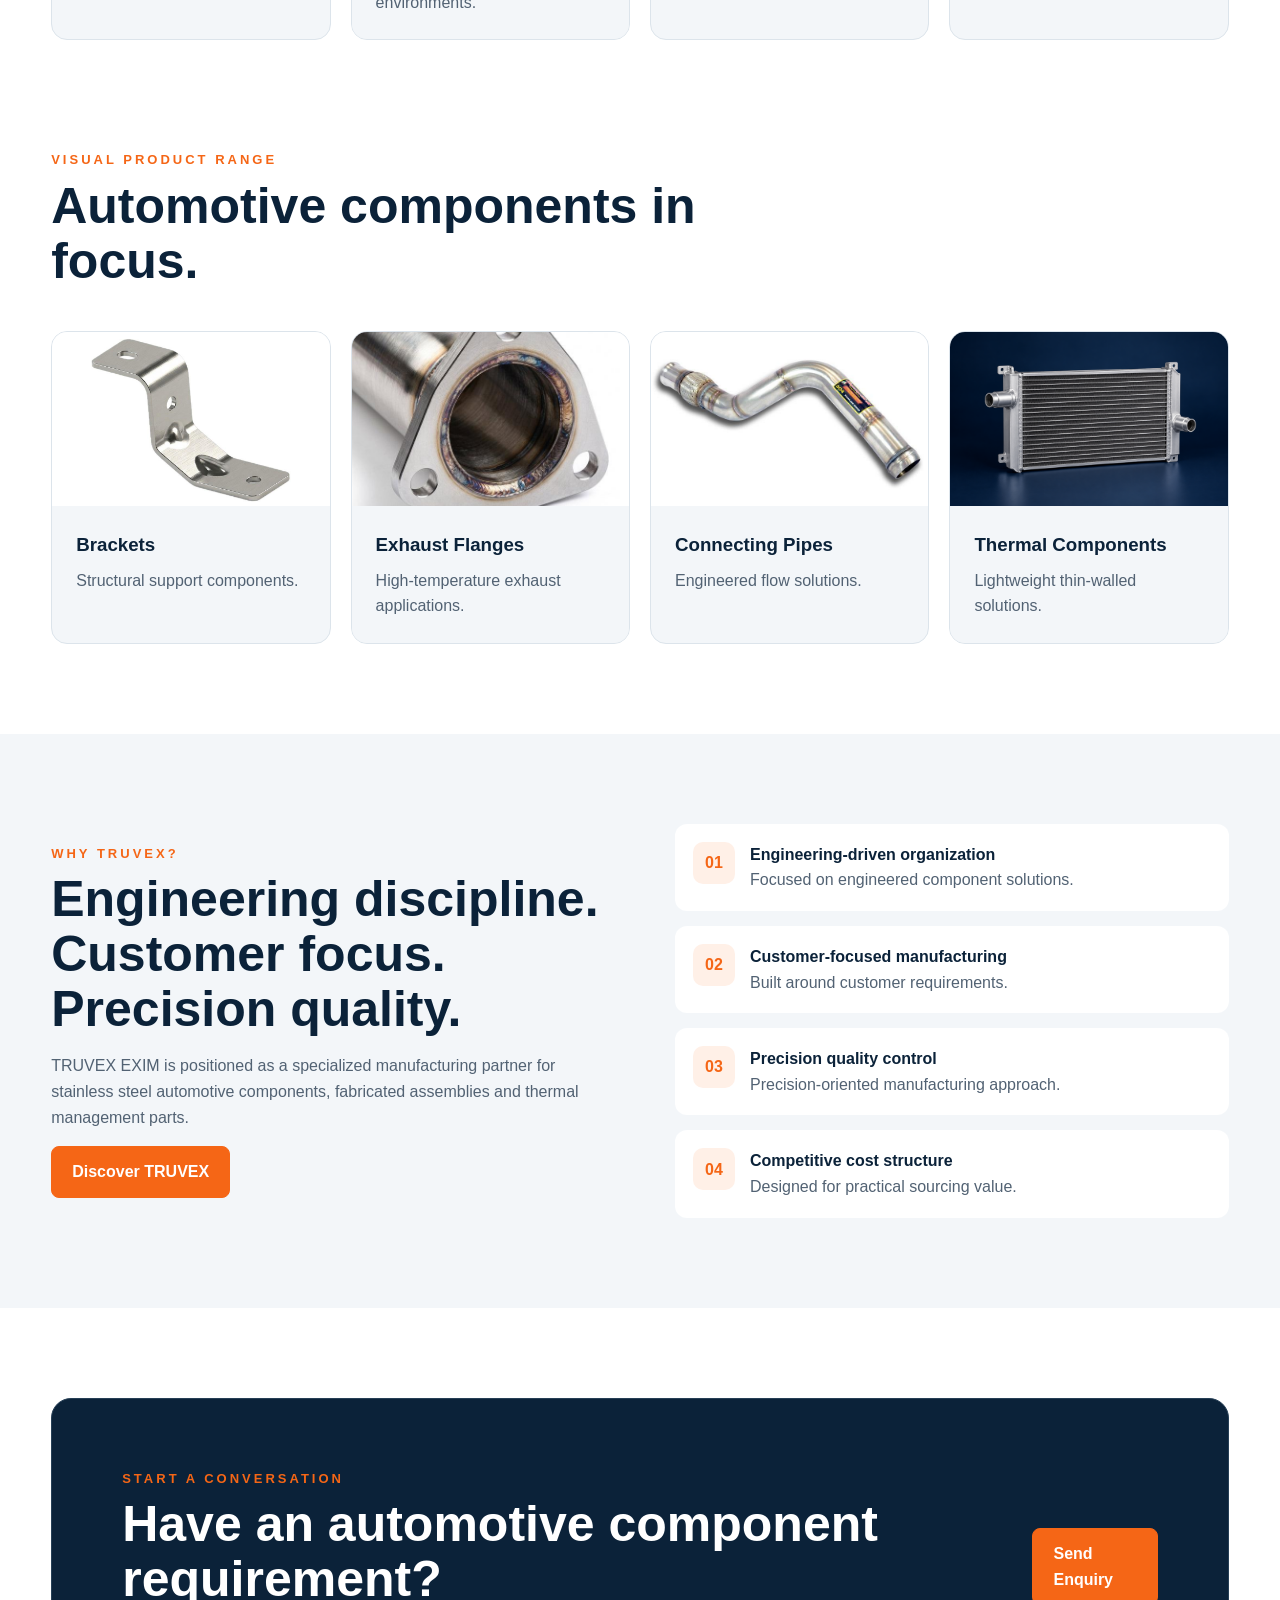
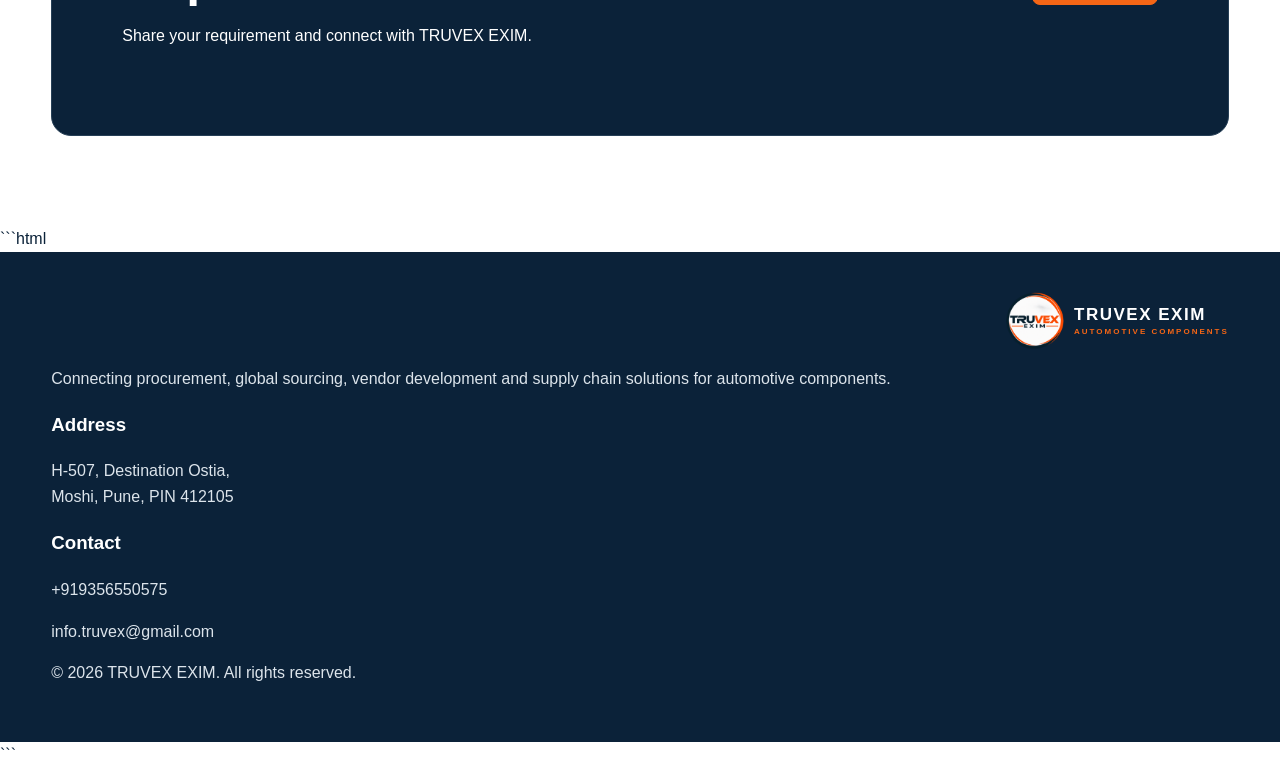
==== commit 35577ac5: "Revamp footer and add company contact details" ====
--- a/TRUVEX_EXIM_Updated_Ready_for_VSCode/index.html
+++ b/TRUVEX_EXIM_Updated_Ready_for_VSCode/index.html
@@ -39,8 +39,59 @@
 <div class="card"><img class="card-img" src="assets/thermal.png" alt="Thermal management component"><div class="card-body"><h3>Thermal Components</h3><p>Lightweight thin-walled solutions.</p></div></div>
 </div></div></section><section class="section materials"><div class="container split"><div><div class="eyebrow">Why TRUVEX?</div><h2>Engineering discipline. Customer focus. Precision quality.</h2><p class="muted">TRUVEX EXIM is positioned as a specialized manufacturing partner for stainless steel automotive components, fabricated assemblies and thermal management parts.</p><a class="btn btn-primary" href="about.html">Discover TRUVEX</a></div><div class="feature-list"><div class="feature"><div class="icon">01</div><div><b>Engineering-driven organization</b><span class="muted">Focused on engineered component solutions.</span></div></div><div class="feature"><div class="icon">02</div><div><b>Customer-focused manufacturing</b><span class="muted">Built around customer requirements.</span></div></div><div class="feature"><div class="icon">03</div><div><b>Precision quality control</b><span class="muted">Precision-oriented manufacturing approach.</span></div></div><div class="feature"><div class="icon">04</div><div><b>Competitive cost structure</b><span class="muted">Designed for practical sourcing value.</span></div></div></div></div></section>
 <section class="section"><div class="container"><div class="cta"><div><div class="eyebrow">Start a conversation</div><h2 style="margin-bottom:5px">Have an automotive component requirement?</h2><p class="muted">Share your requirement and connect with TRUVEX EXIM.</p></div><a class="btn btn-primary" href="contact.html">Send Enquiry</a></div></div></section></main>
-<footer class="footer"><div class="container footer-grid"><div><div class="brand">TRUVEX EXIM</div><p>Connecting procurement, global sourcing, vendor development and supply chain solutions for automotive components.</p></div><div><b>Address</b><p>H-507, Destination Ostia,<br>Moshi, Pune, PIN 412105</p></div><div><b>Contact</b><p><a data-phone href="#contact">Phone</a><br><a data-email href="#contact">Email</a></p></div></div><div class="container" style="margin-top:30px">© <span data-year></span> TRUVEX EXIM. All rights reserved.</div></footer>
-div class="floating"><a class="float-btn" data-whatsapp href="#contact" aria-label="WhatsApp">WA</a><a class="float-btn" data-phone href="#contact" aria-label="Call">☎</a><a class="float-btn" data-email href="#contact" aria-label="Email">✉</a></div>
+```html
+<!-- TRUVEX EXIM Footer -->
+<footer class="footer">
+  <div class="container">
+
+    <div class="footer-content">
+
+      <!-- Company Logo -->
+      <a class="brand brand-right" href="index.html"
+         aria-label="TRUVEX EXIM Home">
+        <img src="assets/truvex-logo.png"
+             alt="TRUVEX EXIM Logo">
+        <span>
+          <b>TRUVEX EXIM</b>
+          <small>AUTOMOTIVE COMPONENTS</small>
+        </span>
+      </a>
+
+      <p>
+        Connecting procurement, global sourcing, vendor development
+        and supply chain solutions for automotive components.
+      </p>
+
+      <!-- Address -->
+      <h3>Address</h3>
+      <p>
+        H-507, Destination Ostia,<br>
+        Moshi, Pune, PIN 412105
+      </p>
+
+      <!-- Contact -->
+      <h3>Contact</h3>
+      <p>
+        <a href="tel:+919356550575">+919356550575</a>
+      </p>
+      <p>
+        <a href="mailto:info.truvex@gmail.com">
+          info.truvex@gmail.com
+        </a>
+      </p>
+
+      <!-- Copyright -->
+      <p class="copyright">
+        &copy; 2026 TRUVEX EXIM. All rights reserved.
+      </p>
+
+    </div>
+  </div>
+</footer>
+<!-- End Footer -->
+```
+
+  <div class="floating"><a class="float-btn" data-whatsapp href="#contact" aria-label="WhatsApp">WA</a><a class="float-btn" data-phone href="#contact" aria-label="Call">☎</a><a class="float-btn" data-email href="#contact" aria-label="Email">✉</a></div>
 <script src="config.js"></script>
 <script src="script.js"></script>
 </body>
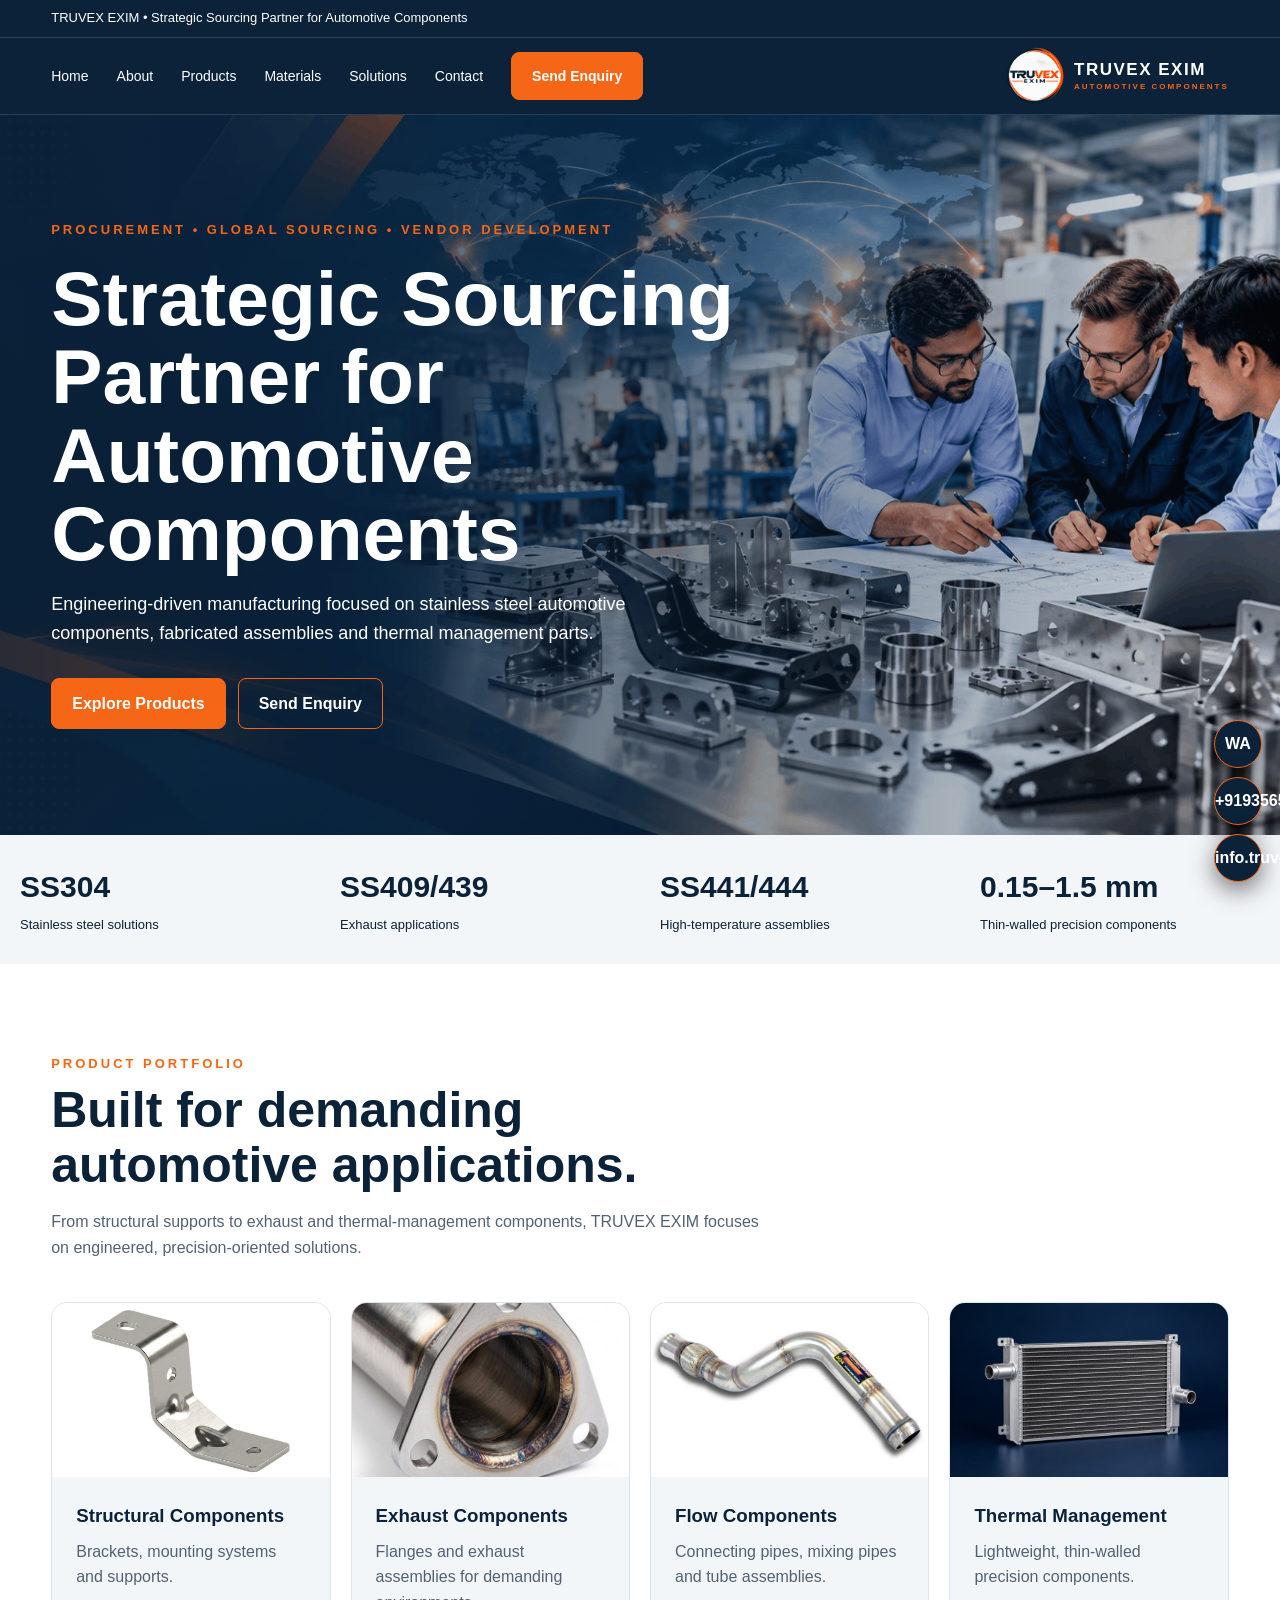
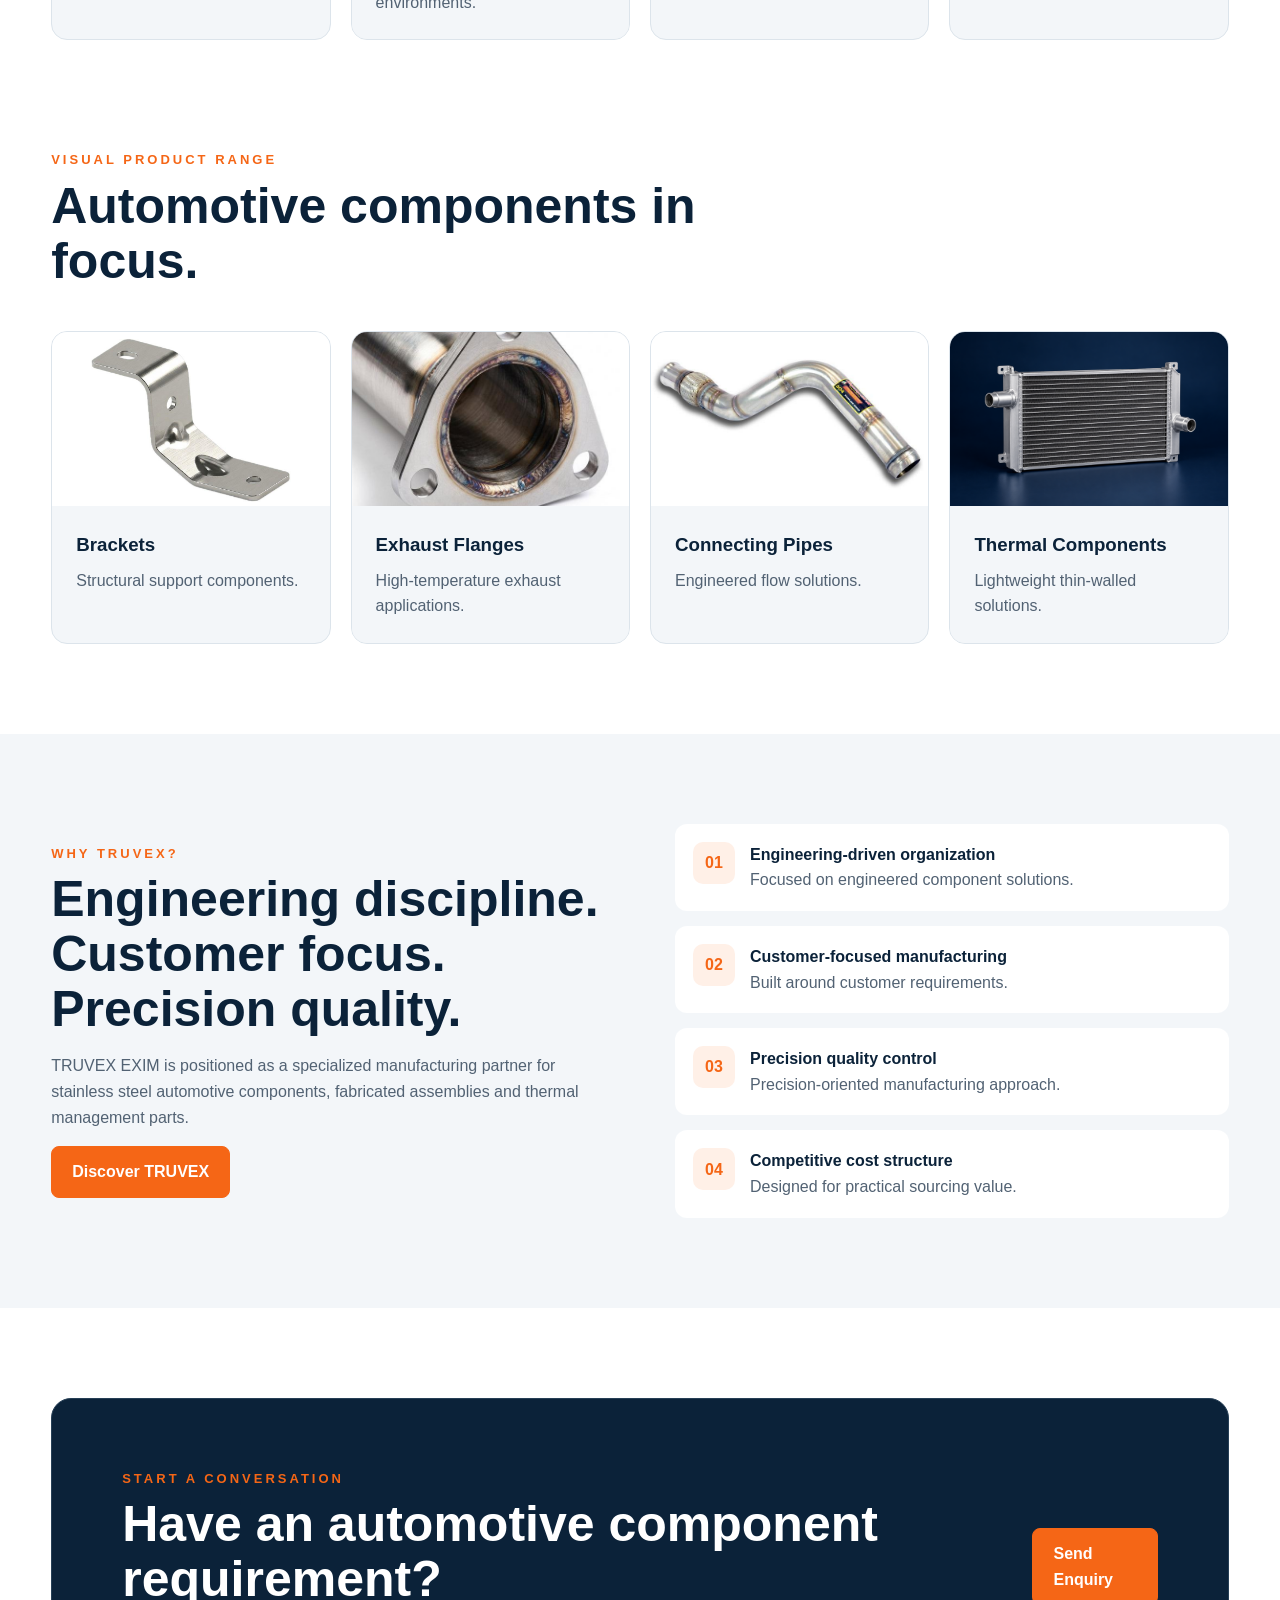
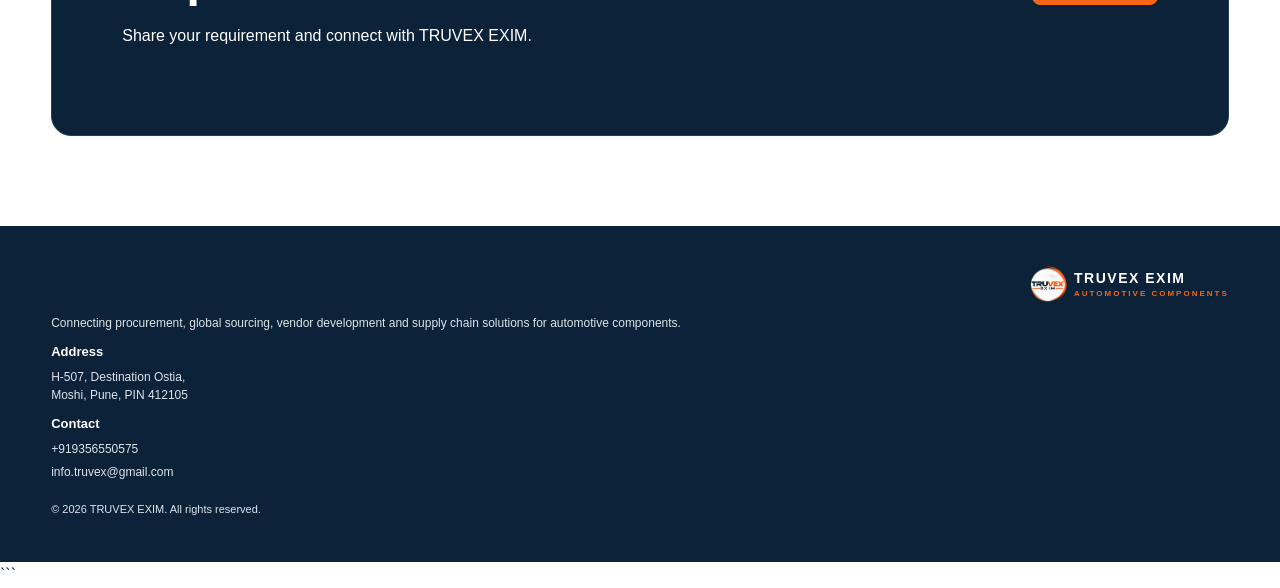
==== commit 9f57324a: "Update index.html" ====
--- a/TRUVEX_EXIM_Updated_Ready_for_VSCode/index.html
+++ b/TRUVEX_EXIM_Updated_Ready_for_VSCode/index.html
@@ -39,7 +39,6 @@
 <div class="card"><img class="card-img" src="assets/thermal.png" alt="Thermal management component"><div class="card-body"><h3>Thermal Components</h3><p>Lightweight thin-walled solutions.</p></div></div>
 </div></div></section><section class="section materials"><div class="container split"><div><div class="eyebrow">Why TRUVEX?</div><h2>Engineering discipline. Customer focus. Precision quality.</h2><p class="muted">TRUVEX EXIM is positioned as a specialized manufacturing partner for stainless steel automotive components, fabricated assemblies and thermal management parts.</p><a class="btn btn-primary" href="about.html">Discover TRUVEX</a></div><div class="feature-list"><div class="feature"><div class="icon">01</div><div><b>Engineering-driven organization</b><span class="muted">Focused on engineered component solutions.</span></div></div><div class="feature"><div class="icon">02</div><div><b>Customer-focused manufacturing</b><span class="muted">Built around customer requirements.</span></div></div><div class="feature"><div class="icon">03</div><div><b>Precision quality control</b><span class="muted">Precision-oriented manufacturing approach.</span></div></div><div class="feature"><div class="icon">04</div><div><b>Competitive cost structure</b><span class="muted">Designed for practical sourcing value.</span></div></div></div></div></section>
 <section class="section"><div class="container"><div class="cta"><div><div class="eyebrow">Start a conversation</div><h2 style="margin-bottom:5px">Have an automotive component requirement?</h2><p class="muted">Share your requirement and connect with TRUVEX EXIM.</p></div><a class="btn btn-primary" href="contact.html">Send Enquiry</a></div></div></section></main>
-```html
 <!-- TRUVEX EXIM Footer -->
 <footer class="footer">
   <div class="container">
--- a/TRUVEX_EXIM_Updated_Ready_for_VSCode/style.css
+++ b/TRUVEX_EXIM_Updated_Ready_for_VSCode/style.css
@@ -248,5 +248,50 @@
     display: block;
     margin-bottom: 8px;
 }
+```css
+/* Compact TRUVEX EXIM Footer */
+.footer {
+  padding: 18px 0 10px;
+}
+
+.footer .footer-content {
+  text-align: left;
+}
+
+.footer .brand.brand-right {
+  margin: 0 0 10px auto;
+  gap: 7px;
+}
+
+.footer .brand.brand-right img {
+  width: 38px;
+  height: 38px;
+}
+
+.footer .brand.brand-right b {
+  font-size: 14px;
+}
+
+.footer .brand.brand-right small {
+  font-size: 8px;
+}
+
+.footer .footer-content p {
+  font-size: 12px;
+  line-height: 1.5;
+  margin: 5px 0;
+}
+
+.footer .footer-content h3 {
+  font-size: 13px;
+  margin: 10px 0 4px;
+}
+
+.footer .footer-content .copyright {
+  font-size: 11px;
+  padding-top: 8px;
+  margin-top: 12px;
+}
 ```
 
+
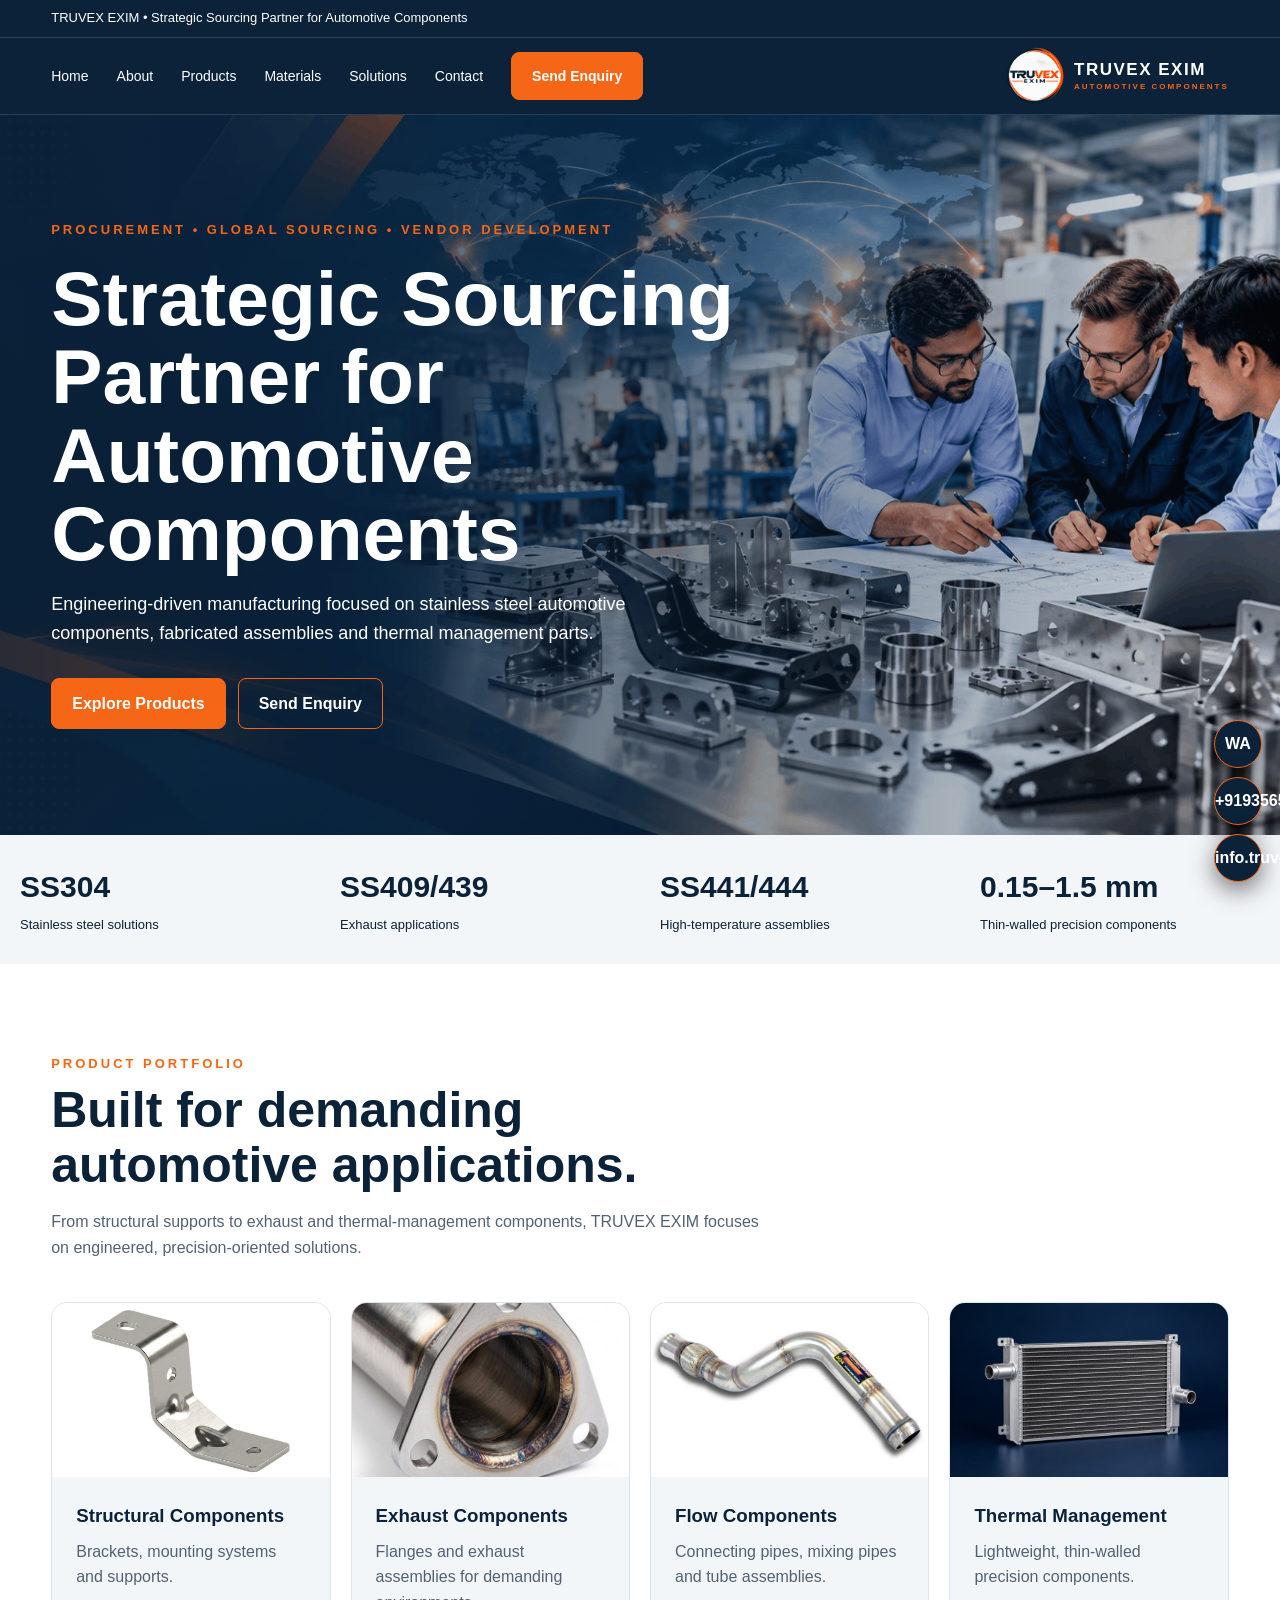
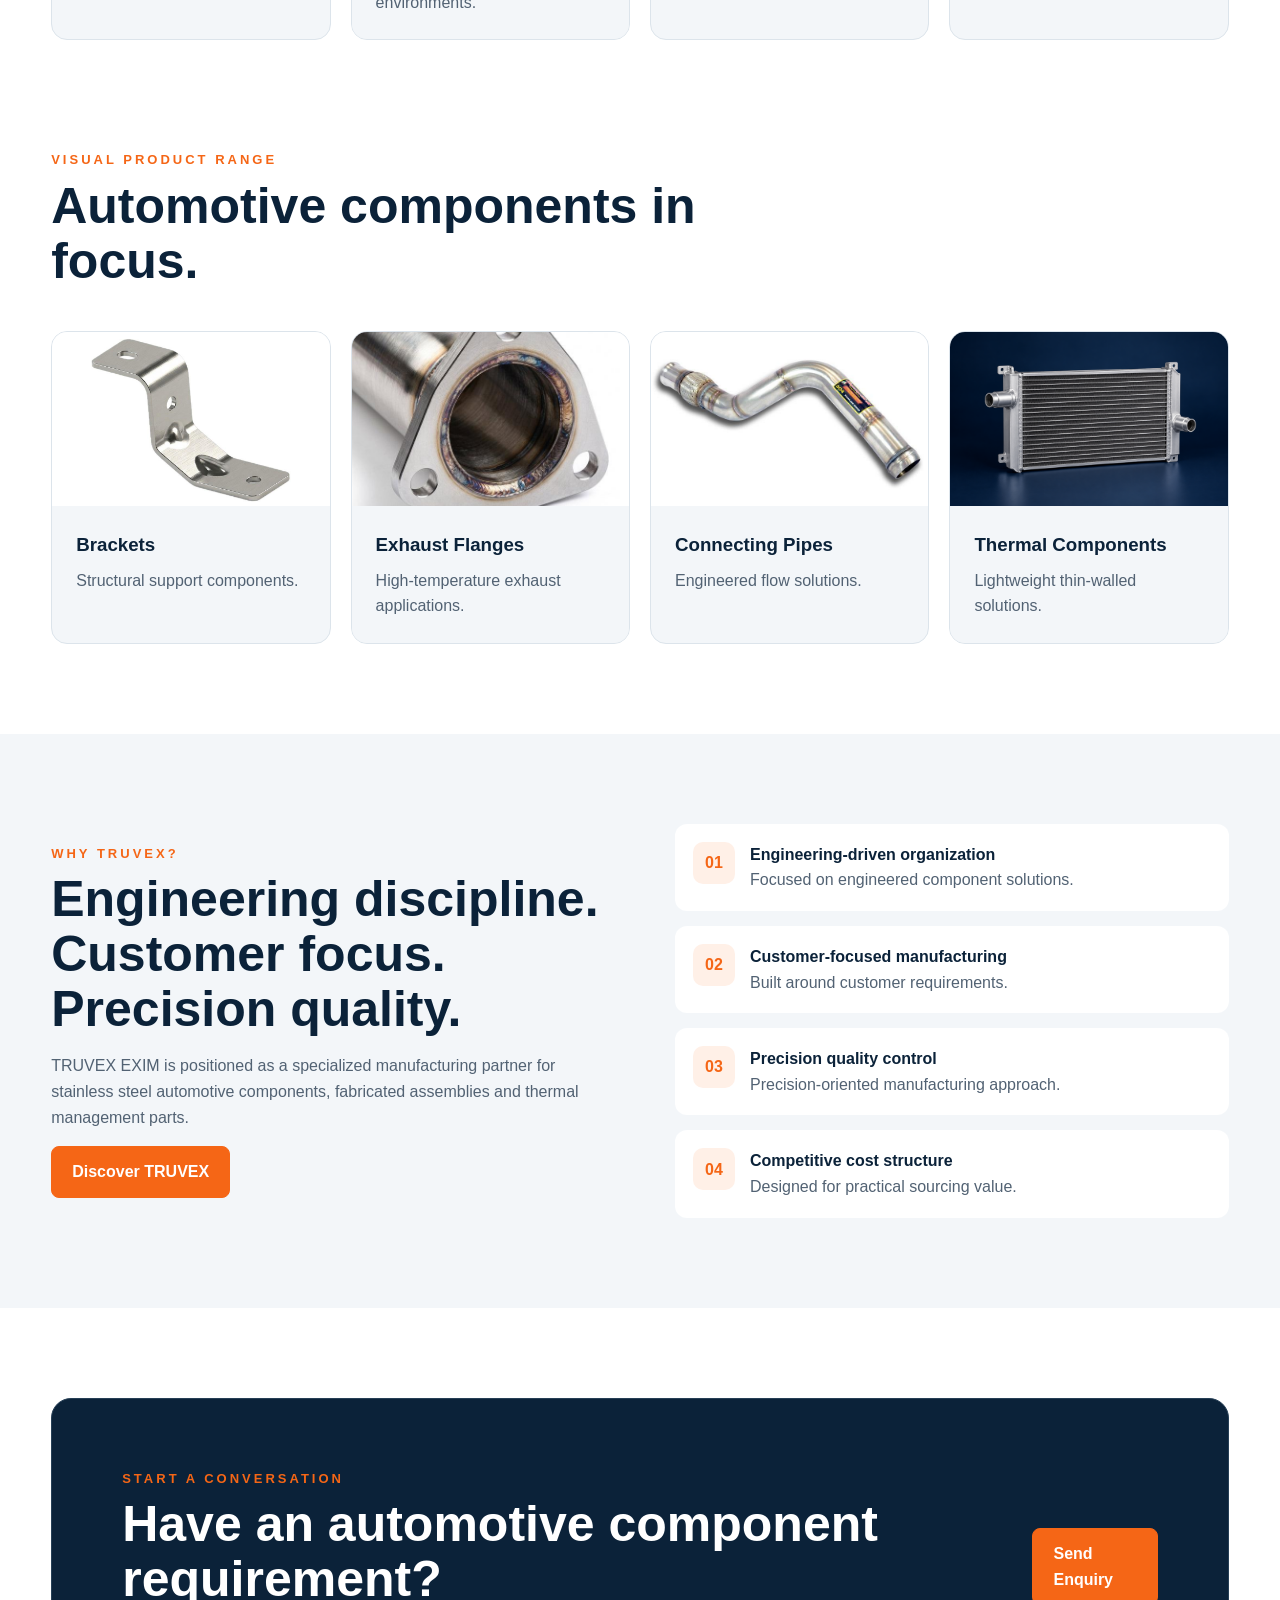
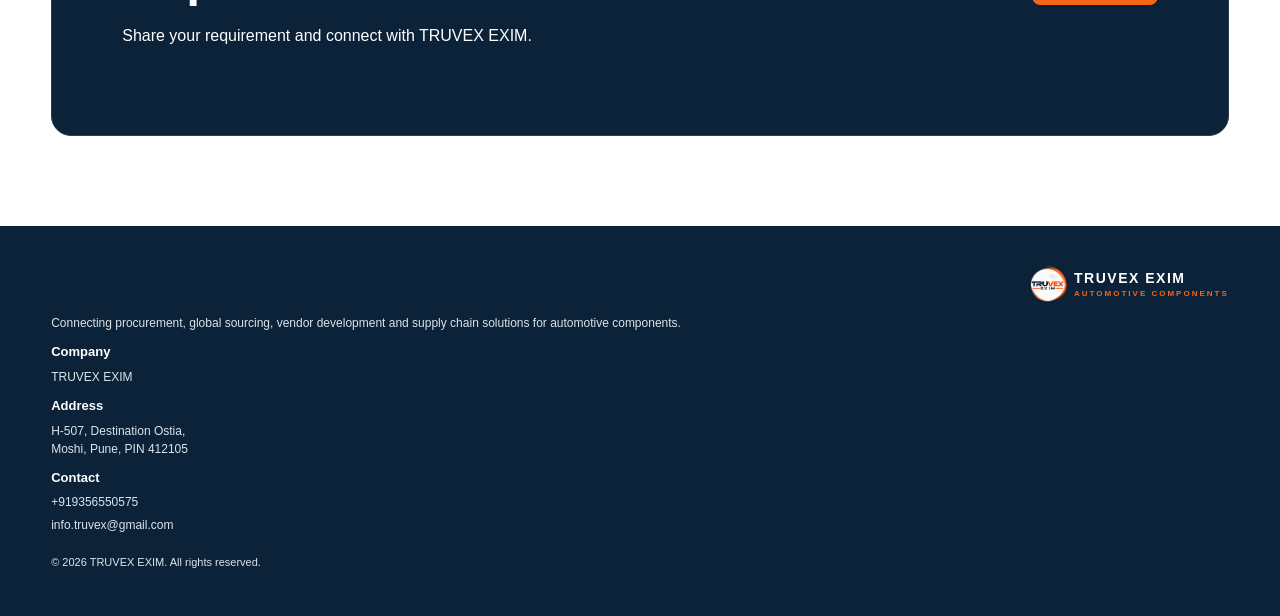
==== commit 756df89b: "Update index.html" ====
--- a/TRUVEX_EXIM_Updated_Ready_for_VSCode/index.html
+++ b/TRUVEX_EXIM_Updated_Ready_for_VSCode/index.html
@@ -60,6 +60,10 @@
         Connecting procurement, global sourcing, vendor development
         and supply chain solutions for automotive components.
       </p>
+      
+<!-- Company -->
+<h3>Company</h3>
+<p>TRUVEX EXIM</p>
 
       <!-- Address -->
       <h3>Address</h3>
@@ -87,8 +91,6 @@
     </div>
   </div>
 </footer>
-<!-- End Footer -->
-```
 
   <div class="floating"><a class="float-btn" data-whatsapp href="#contact" aria-label="WhatsApp">WA</a><a class="float-btn" data-phone href="#contact" aria-label="Call">☎</a><a class="float-btn" data-email href="#contact" aria-label="Email">✉</a></div>
 <script src="config.js"></script>
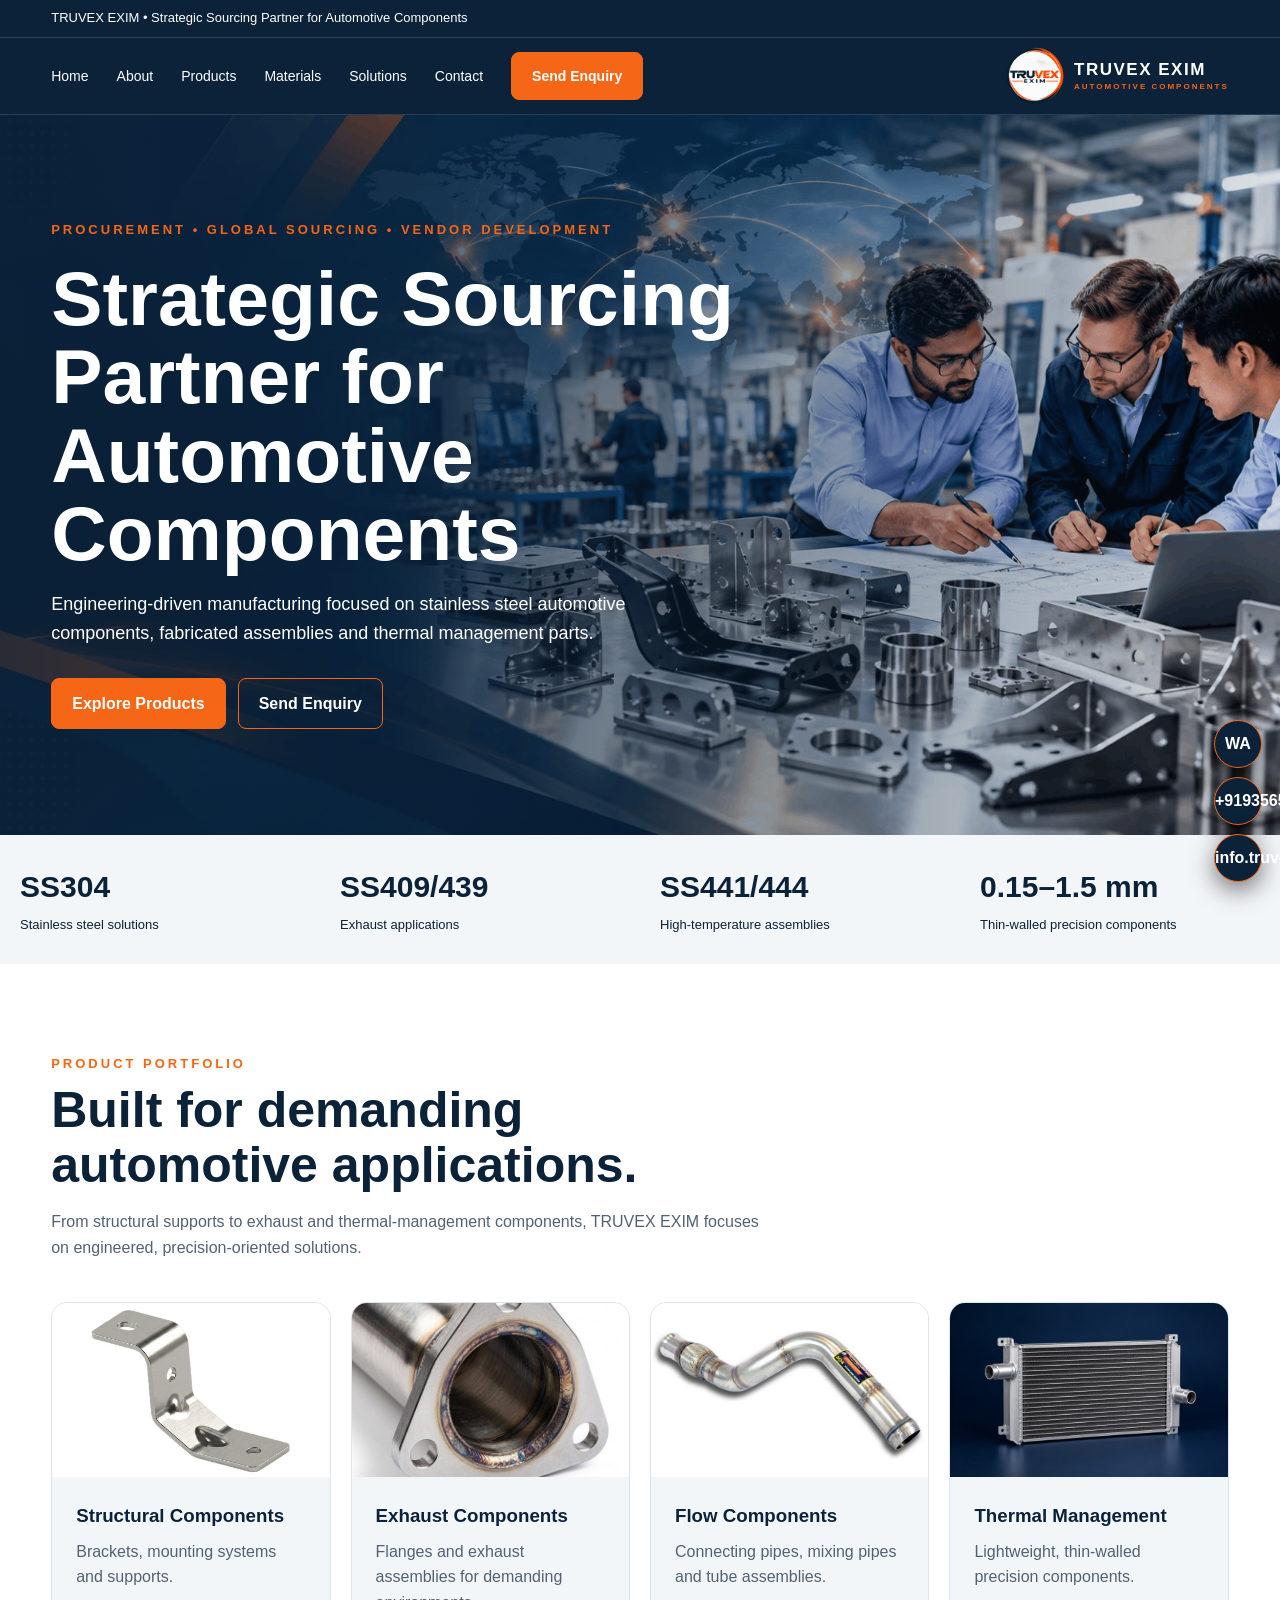
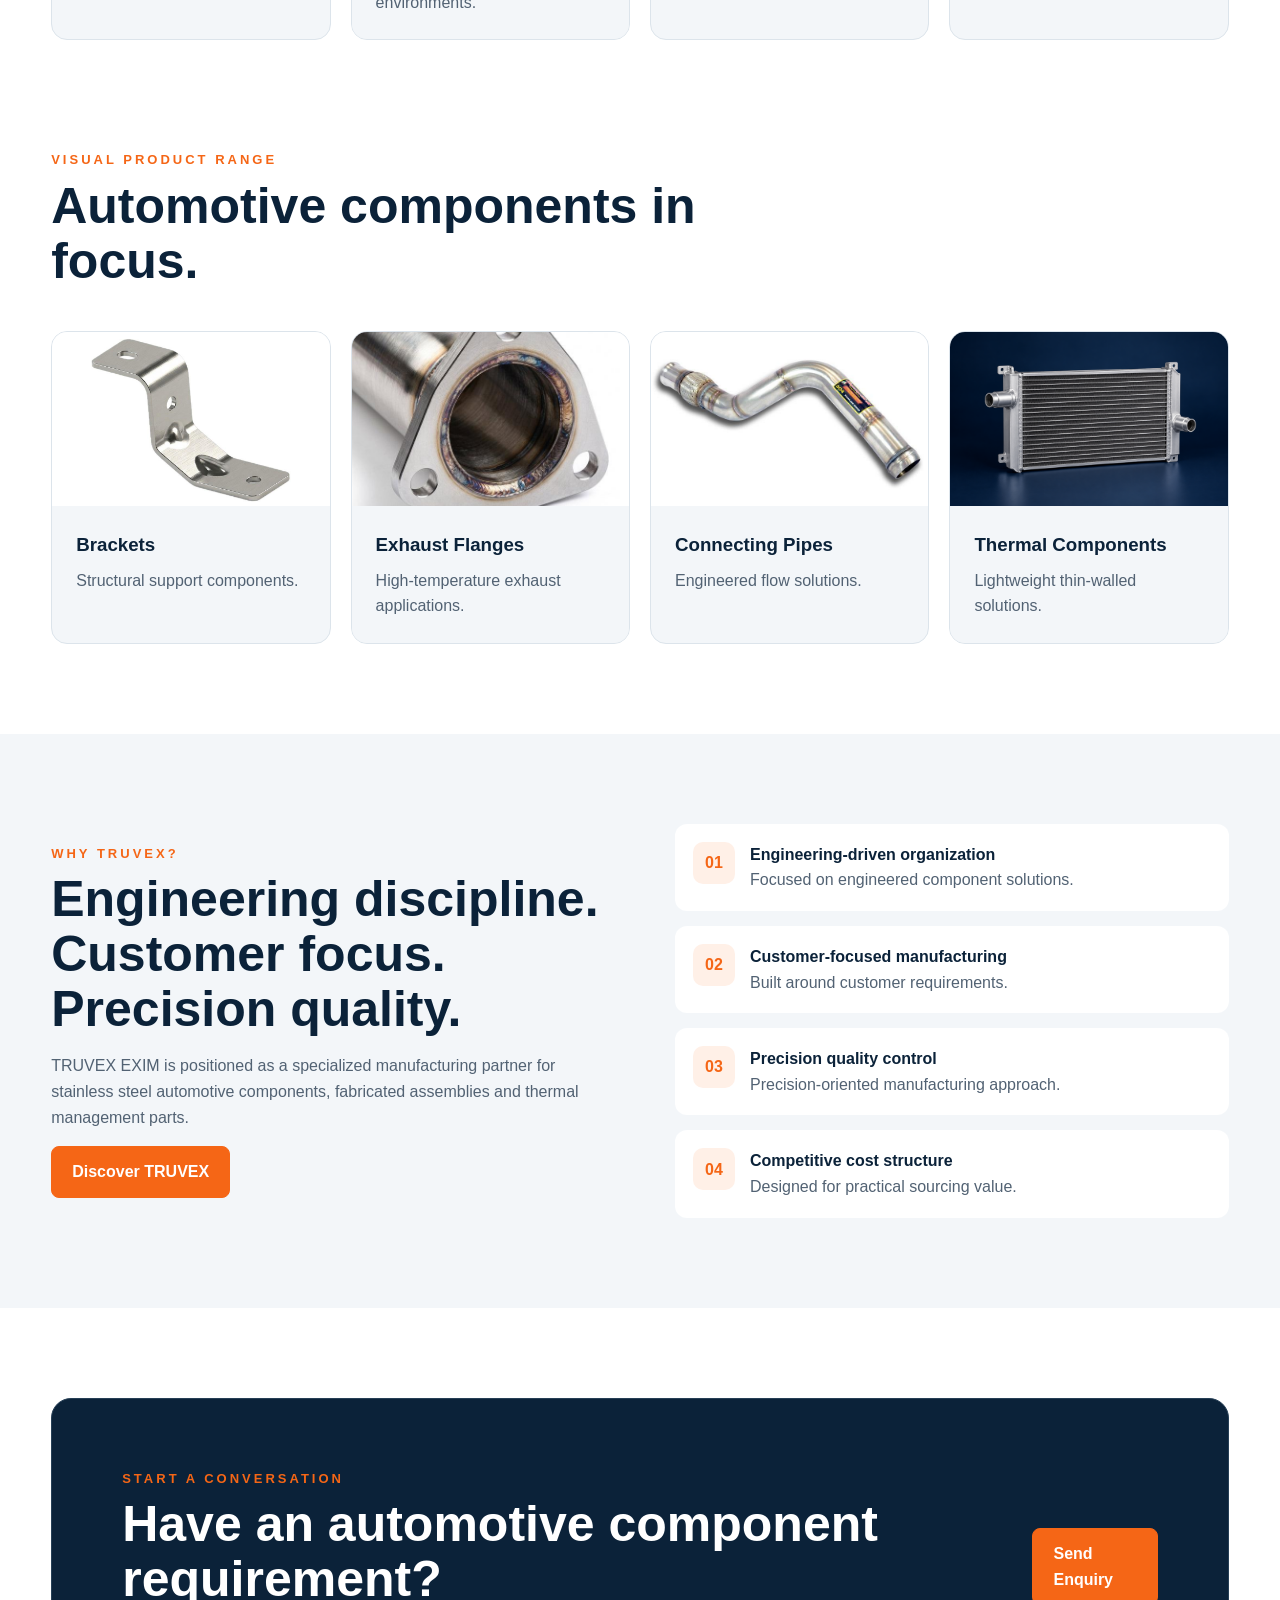
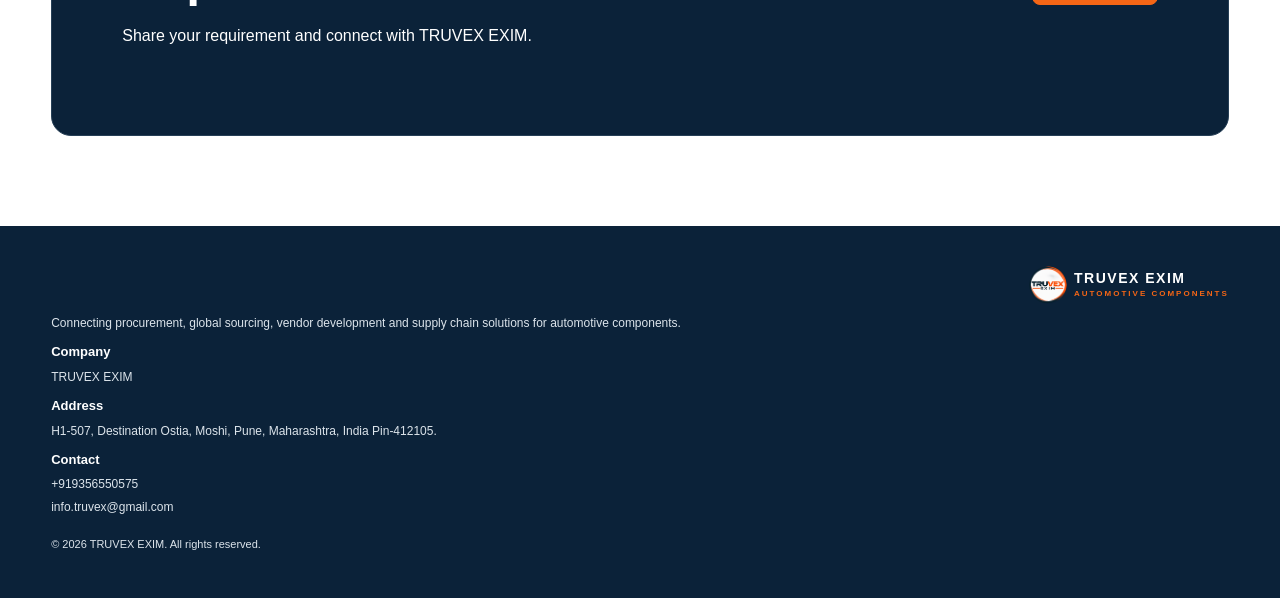
==== commit 8f63b92c: "Update address format in index.html" ====
--- a/TRUVEX_EXIM_Updated_Ready_for_VSCode/index.html
+++ b/TRUVEX_EXIM_Updated_Ready_for_VSCode/index.html
@@ -68,8 +68,7 @@
       <!-- Address -->
       <h3>Address</h3>
       <p>
-        H-507, Destination Ostia,<br>
-        Moshi, Pune, PIN 412105
+H1-507, Destination Ostia, Moshi, Pune, Maharashtra, India Pin-412105.
       </p>
 
       <!-- Contact -->
